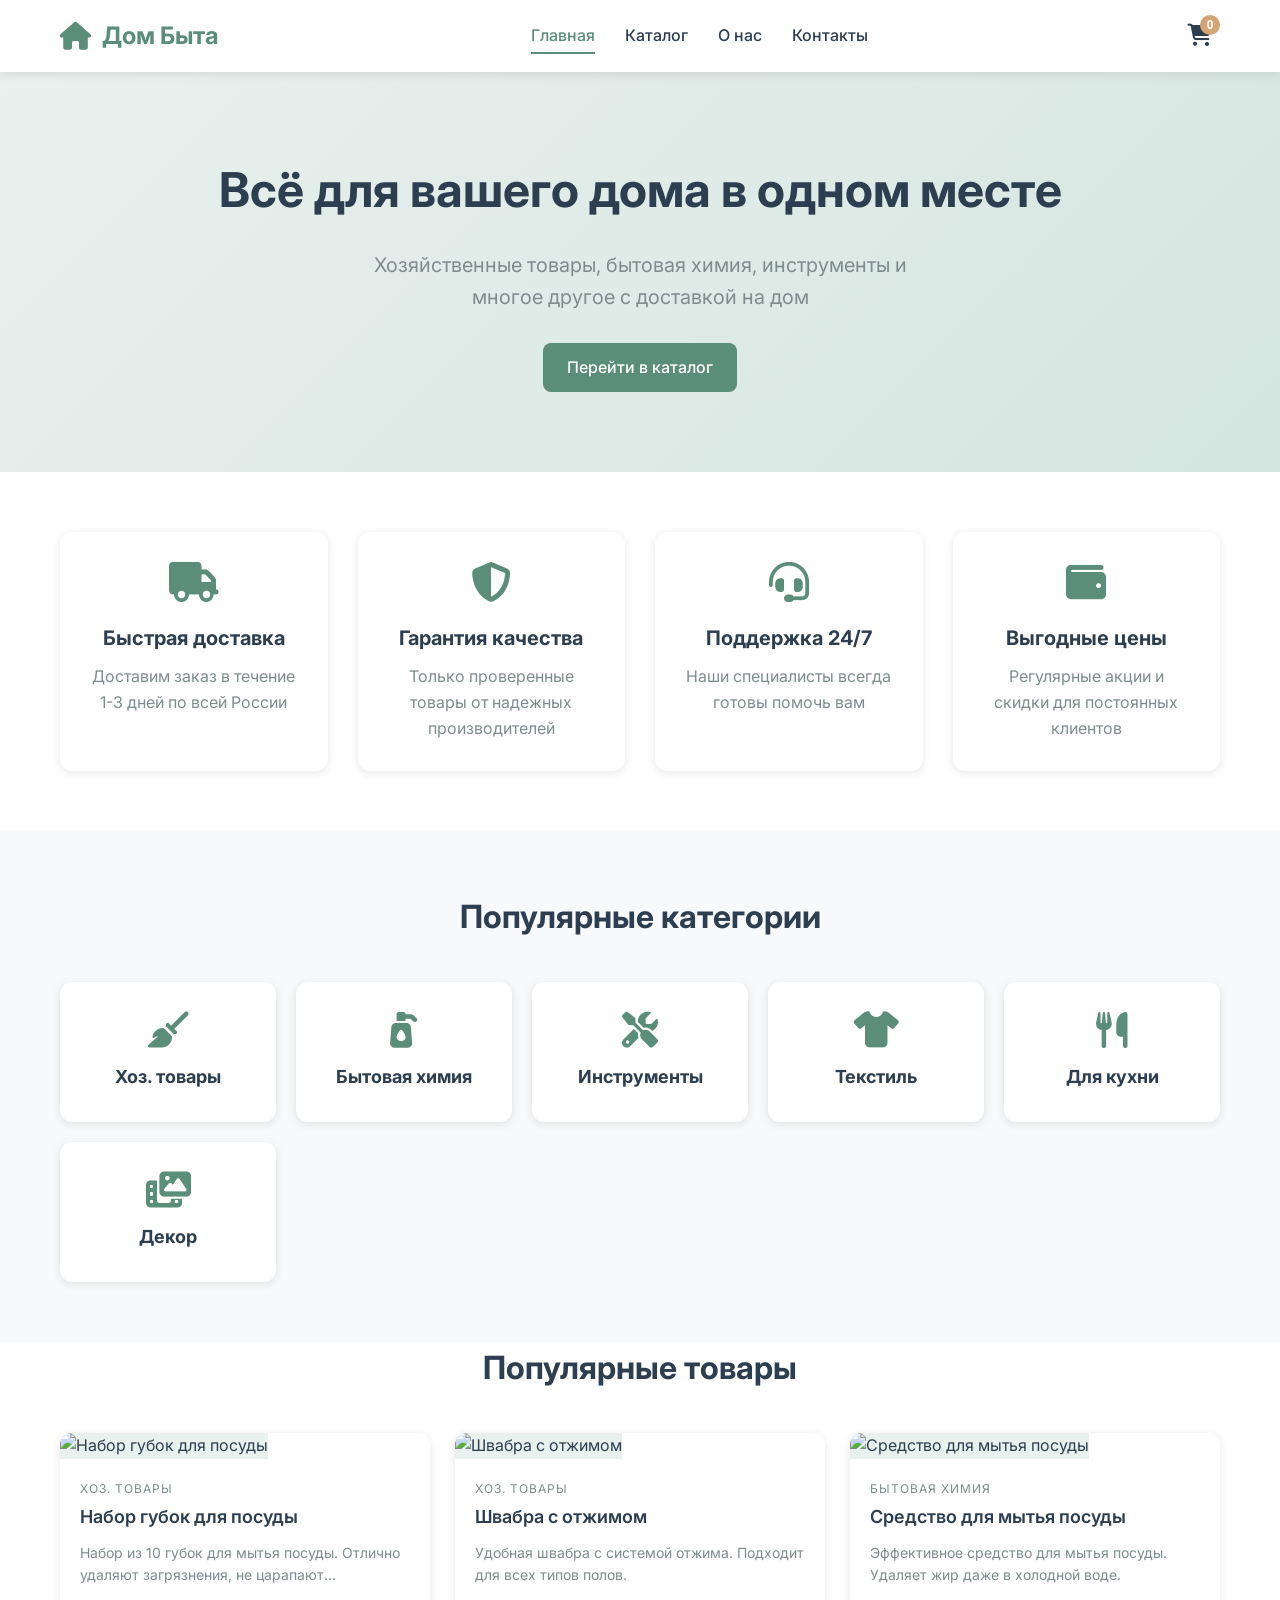
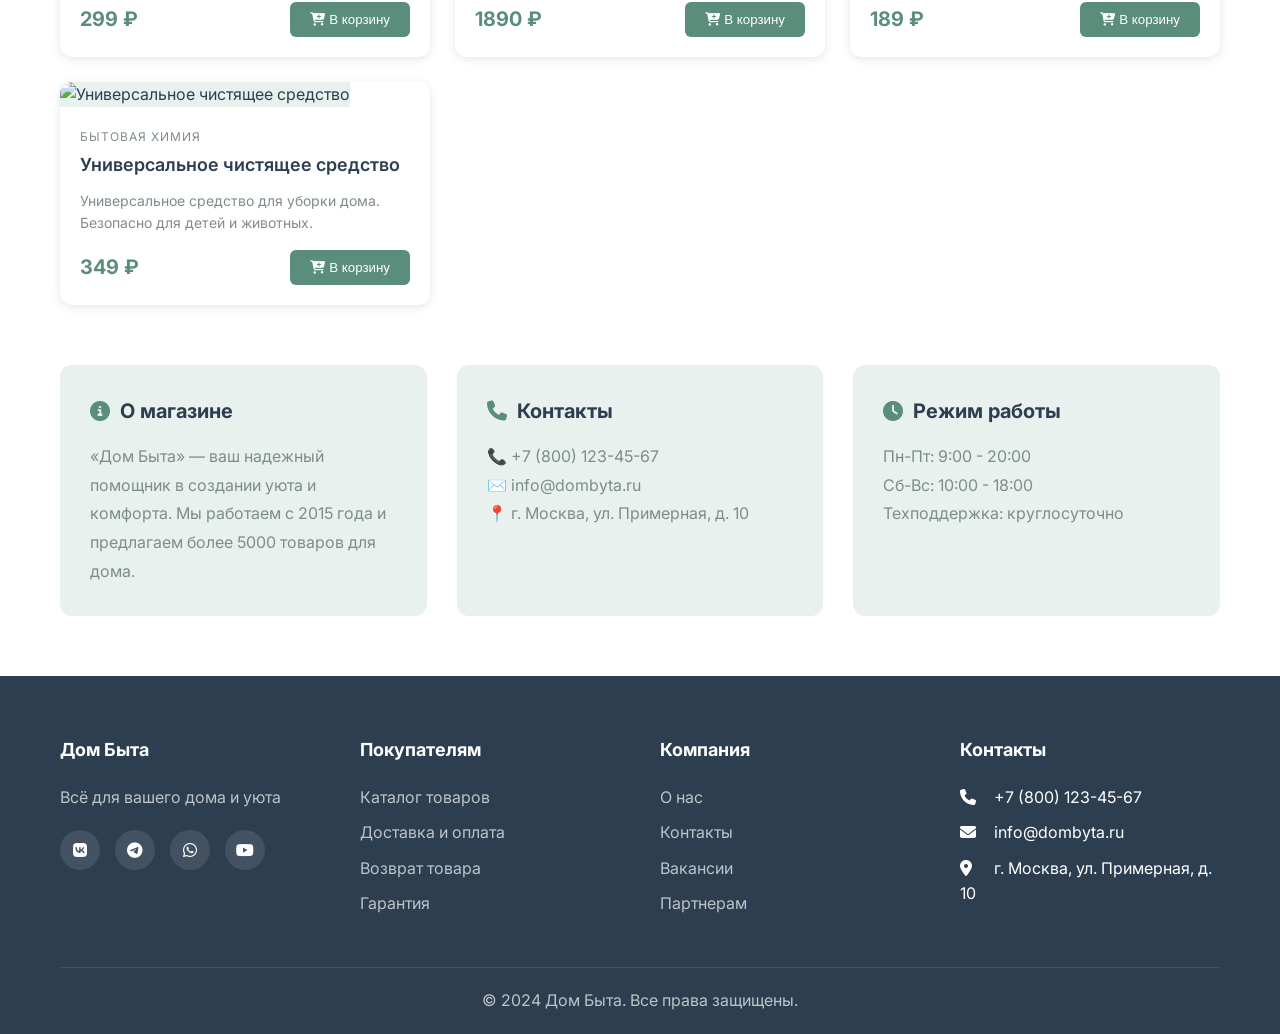
==== index.html @ bae3ebea "Title: Initial commit for "Дом Быта" e-commerce website Key features implemented: - Added complete e" ====
<!DOCTYPE html>
<html lang="ru">
<head>
    <meta charset="UTF-8">
    <meta name="viewport" content="width=device-width, initial-scale=1.0">
    <title>Дом Быта - Главная</title>
    <link rel="stylesheet" href="css/style.css">
    <link rel="preconnect" href="https://fonts.googleapis.com">
    <link rel="preconnect" href="https://fonts.gstatic.com" crossorigin>
    <link href="https://fonts.googleapis.com/css2?family=Inter:wght@300;400;500;600;700&display=swap" rel="stylesheet">
    <link rel="stylesheet" href="https://cdnjs.cloudflare.com/ajax/libs/font-awesome/6.4.0/css/all.min.css">
</head>
<body>
    <header class="header">
        <div class="container header-container">
            <a href="index.html" class="logo">
                <i class="fas fa-home"></i>
                <span>Дом Быта</span>
            </a>
            <nav class="nav">
                <a href="index.html" class="nav-link active">Главная</a>
                <a href="catalog.html" class="nav-link">Каталог</a>
                <a href="about.html" class="nav-link">О нас</a>
                <a href="contacts.html" class="nav-link">Контакты</a>
            </nav>
            <div class="header-actions">
                <button class="cart-btn" id="cartBtn">
                    <i class="fas fa-shopping-cart"></i>
                    <span class="cart-count" id="cartCount">0</span>
                </button>
                <button class="mobile-menu-btn" id="mobileMenuBtn">
                    <i class="fas fa-bars"></i>
                </button>
            </div>
        </div>
    </header>

    <main>
        <section class="hero">
            <div class="container hero-content">
                <h1>Всё для вашего дома в одном месте</h1>
                <p>Хозяйственные товары, бытовая химия, инструменты и многое другое с доставкой на дом</p>
                <a href="catalog.html" class="btn btn-primary">Перейти в каталог</a>
            </div>
        </section>

        <section class="features">
            <div class="container">
                <div class="features-grid">
                    <div class="feature-card">
                        <i class="fas fa-truck"></i>
                        <h3>Быстрая доставка</h3>
                        <p>Доставим заказ в течение 1-3 дней по всей России</p>
                    </div>
                    <div class="feature-card">
                        <i class="fas fa-shield-alt"></i>
                        <h3>Гарантия качества</h3>
                        <p>Только проверенные товары от надежных производителей</p>
                    </div>
                    <div class="feature-card">
                        <i class="fas fa-headset"></i>
                        <h3>Поддержка 24/7</h3>
                        <p>Наши специалисты всегда готовы помочь вам</p>
                    </div>
                    <div class="feature-card">
                        <i class="fas fa-wallet"></i>
                        <h3>Выгодные цены</h3>
                        <p>Регулярные акции и скидки для постоянных клиентов</p>
                    </div>
                </div>
            </div>
        </section>

        <section class="categories">
            <div class="container">
                <h2 class="section-title">Популярные категории</h2>
                <div class="categories-grid">
                    <a href="catalog.html?category=khoztovary" class="category-card">
                        <i class="fas fa-broom"></i>
                        <h3>Хоз. товары</h3>
                    </a>
                    <a href="catalog.html?category=himiya" class="category-card">
                        <i class="fas fa-pump-soap"></i>
                        <h3>Бытовая химия</h3>
                    </a>
                    <a href="catalog.html?category=instrumenty" class="category-card">
                        <i class="fas fa-tools"></i>
                        <h3>Инструменты</h3>
                    </a>
                    <a href="catalog.html?category=tekstil" class="category-card">
                        <i class="fas fa-tshirt"></i>
                        <h3>Текстиль</h3>
                    </a>
                    <a href="catalog.html?category=kuhnya" class="category-card">
                        <i class="fas fa-utensils"></i>
                        <h3>Для кухни</h3>
                    </a>
                    <a href="catalog.html?category=dekor" class="category-card">
                        <i class="fas fa-photo-video"></i>
                        <h3>Декор</h3>
                    </a>
                </div>
            </div>
        </section>

        <section class="popular-products">
            <div class="container">
                <h2 class="section-title">Популярные товары</h2>
                <div class="products-grid" id="popularProducts">
                </div>
            </div>
        </section>

        <section class="info-section">
            <div class="container">
                <div class="info-grid">
                    <div class="info-card">
                        <h3><i class="fas fa-info-circle"></i> О магазине</h3>
                        <p>«Дом Быта» — ваш надежный помощник в создании уюта и комфорта. Мы работаем с 2015 года и предлагаем более 5000 товаров для дома.</p>
                    </div>
                    <div class="info-card">
                        <h3><i class="fas fa-phone"></i> Контакты</h3>
                        <p>📞 +7 (800) 123-45-67<br>✉️ info@dombyta.ru<br>📍 г. Москва, ул. Примерная, д. 10</p>
                    </div>
                    <div class="info-card">
                        <h3><i class="fas fa-clock"></i> Режим работы</h3>
                        <p>Пн-Пт: 9:00 - 20:00<br>Сб-Вс: 10:00 - 18:00<br>Техподдержка: круглосуточно</p>
                    </div>
                </div>
            </div>
        </section>
    </main>

    <footer class="footer">
        <div class="container">
            <div class="footer-grid">
                <div class="footer-column">
                    <h4>Дом Быта</h4>
                    <p>Всё для вашего дома и уюта</p>
                    <div class="social-links">
                        <a href="#"><i class="fab fa-vk"></i></a>
                        <a href="#"><i class="fab fa-telegram"></i></a>
                        <a href="#"><i class="fab fa-whatsapp"></i></a>
                        <a href="#"><i class="fab fa-youtube"></i></a>
                    </div>
                </div>
                <div class="footer-column">
                    <h4>Покупателям</h4>
                    <ul>
                        <li><a href="catalog.html">Каталог товаров</a></li>
                        <li><a href="#">Доставка и оплата</a></li>
                        <li><a href="#">Возврат товара</a></li>
                        <li><a href="#">Гарантия</a></li>
                    </ul>
                </div>
                <div class="footer-column">
                    <h4>Компания</h4>
                    <ul>
                        <li><a href="about.html">О нас</a></li>
                        <li><a href="contacts.html">Контакты</a></li>
                        <li><a href="#">Вакансии</a></li>
                        <li><a href="#">Партнерам</a></li>
                    </ul>
                </div>
                <div class="footer-column">
                    <h4>Контакты</h4>
                    <ul>
                        <li><i class="fas fa-phone"></i> +7 (800) 123-45-67</li>
                        <li><i class="fas fa-envelope"></i> info@dombyta.ru</li>
                        <li><i class="fas fa-map-marker-alt"></i> г. Москва, ул. Примерная, д. 10</li>
                    </ul>
                </div>
            </div>
            <div class="footer-bottom">
                <p>&copy; 2024 Дом Быта. Все права защищены.</p>
            </div>
        </div>
    </footer>

    <div class="cart-modal" id="cartModal">
        <div class="cart-overlay"></div>
        <div class="cart-content">
            <div class="cart-header">
                <h2>Корзина</h2>
                <button class="close-cart" id="closeCart">&times;</button>
            </div>
            <div class="cart-items" id="cartItems">
            </div>
            <div class="cart-footer">
                <div class="cart-total">
                    <span>Итого:</span>
                    <span id="cartTotal">0 ₽</span>
                </div>
                <button class="btn btn-primary btn-block" id="checkoutBtn">Оформить заказ</button>
            </div>
        </div>
    </div>

    <script src="js/data.js"></script>
    <script src="js/main.js"></script>
</body>
</html>
---- css/style.css ----
/* Основные стили */
:root {
    --primary-color: #5B8D7B;
    --primary-dark: #4A7C69;
    --secondary-color: #E8F1EE;
    --accent-color: #D4A574;
    --text-color: #2C3E50;
    --text-light: #7F8C8D;
    --white: #FFFFFF;
    --bg-light: #F8F9FA;
    --border-color: #E0E0E0;
    --success-color: #27AE60;
    --shadow: 0 2px 10px rgba(0, 0, 0, 0.1);
    --shadow-hover: 0 4px 20px rgba(0, 0, 0, 0.15);
}

* {
    margin: 0;
    padding: 0;
    box-sizing: border-box;
}

body {
    font-family: 'Inter', -apple-system, BlinkMacSystemFont, 'Segoe UI', Roboto, sans-serif;
    color: var(--text-color);
    line-height: 1.6;
    background-color: var(--white);
}

.container {
    max-width: 1200px;
    margin: 0 auto;
    padding: 0 20px;
}

a {
    text-decoration: none;
    color: inherit;
    transition: color 0.3s ease;
}

ul {
    list-style: none;
}

img {
    max-width: 100%;
    height: auto;
}

/* Кнопки */
.btn {
    display: inline-block;
    padding: 12px 24px;
    border: none;
    border-radius: 8px;
    font-size: 16px;
    font-weight: 500;
    cursor: pointer;
    transition: all 0.3s ease;
    text-align: center;
}

.btn-primary {
    background-color: var(--primary-color);
    color: var(--white);
}

.btn-primary:hover {
    background-color: var(--primary-dark);
    transform: translateY(-2px);
}

.btn-secondary {
    background-color: var(--secondary-color);
    color: var(--text-color);
}

.btn-secondary:hover {
    background-color: #D5E5E0;
}

.btn-sm {
    padding: 8px 16px;
    font-size: 14px;
}

.btn-block {
    width: 100%;
    display: block;
}

/* Header */
.header {
    background-color: var(--white);
    box-shadow: var(--shadow);
    position: sticky;
    top: 0;
    z-index: 1000;
}

.header-container {
    display: flex;
    justify-content: space-between;
    align-items: center;
    padding: 15px 20px;
}

.logo {
    display: flex;
    align-items: center;
    gap: 10px;
    font-size: 24px;
    font-weight: 700;
    color: var(--primary-color);
}

.logo i {
    font-size: 28px;
}

.nav {
    display: flex;
    gap: 30px;
}

.nav-link {
    font-weight: 500;
    color: var(--text-color);
    position: relative;
}

.nav-link:hover,
.nav-link.active {
    color: var(--primary-color);
}

.nav-link.active::after {
    content: '';
    position: absolute;
    bottom: -5px;
    left: 0;
    width: 100%;
    height: 2px;
    background-color: var(--primary-color);
}

.header-actions {
    display: flex;
    align-items: center;
    gap: 15px;
}

.cart-btn {
    position: relative;
    background: none;
    border: none;
    font-size: 22px;
    color: var(--text-color);
    cursor: pointer;
    padding: 8px;
    transition: color 0.3s ease;
}

.cart-btn:hover {
    color: var(--primary-color);
}

.cart-count {
    position: absolute;
    top: 0;
    right: 0;
    background-color: var(--accent-color);
    color: var(--white);
    font-size: 12px;
    font-weight: 600;
    width: 20px;
    height: 20px;
    border-radius: 50%;
    display: flex;
    align-items: center;
    justify-content: center;
}

.mobile-menu-btn {
    display: none;
    background: none;
    border: none;
    font-size: 24px;
    color: var(--text-color);
    cursor: pointer;
}

/* Hero Section */
.hero {
    background: linear-gradient(135deg, var(--secondary-color) 0%, #D5E5E0 100%);
    padding: 80px 0;
    text-align: center;
}

.hero-content h1 {
    font-size: 48px;
    font-weight: 700;
    margin-bottom: 20px;
    color: var(--text-color);
}

.hero-content p {
    font-size: 20px;
    color: var(--text-light);
    margin-bottom: 30px;
    max-width: 600px;
    margin-left: auto;
    margin-right: auto;
}

/* Features Section */
.features {
    padding: 60px 0;
}

.features-grid {
    display: grid;
    grid-template-columns: repeat(auto-fit, minmax(250px, 1fr));
    gap: 30px;
}

.feature-card {
    text-align: center;
    padding: 30px;
    background-color: var(--white);
    border-radius: 12px;
    box-shadow: var(--shadow);
    transition: transform 0.3s ease, box-shadow 0.3s ease;
}

.feature-card:hover {
    transform: translateY(-5px);
    box-shadow: var(--shadow-hover);
}

.feature-card i {
    font-size: 40px;
    color: var(--primary-color);
    margin-bottom: 20px;
}

.feature-card h3 {
    font-size: 20px;
    margin-bottom: 10px;
}

.feature-card p {
    color: var(--text-light);
}

/* Categories Section */
.categories {
    padding: 60px 0;
    background-color: var(--bg-light);
}

.section-title {
    text-align: center;
    font-size: 32px;
    font-weight: 700;
    margin-bottom: 40px;
}

.categories-grid {
    display: grid;
    grid-template-columns: repeat(auto-fit, minmax(180px, 1fr));
    gap: 20px;
}

.category-card {
    display: flex;
    flex-direction: column;
    align-items: center;
    padding: 30px;
    background-color: var(--white);
    border-radius: 12px;
    box-shadow: var(--shadow);
    transition: all 0.3s ease;
}

.category-card:hover {
    transform: translateY(-5px);
    box-shadow: var(--shadow-hover);
}

.category-card i {
    font-size: 36px;
    color: var(--primary-color);
    margin-bottom: 15px;
}

.category-card h3 {
    font-size: 18px;
    text-align: center;
}

/* Products Grid */
.products-grid {
    display: grid;
    grid-template-columns: repeat(auto-fill, minmax(280px, 1fr));
    gap: 25px;
}

.product-card {
    background-color: var(--white);
    border-radius: 12px;
    overflow: hidden;
    box-shadow: var(--shadow);
    transition: all 0.3s ease;
}

.product-card:hover {
    transform: translateY(-5px);
    box-shadow: var(--shadow-hover);
}

.product-image {
    width: 100%;
    height: 220px;
    object-fit: cover;
    background-color: var(--secondary-color);
}

.product-info {
    padding: 20px;
}

.product-category {
    font-size: 12px;
    color: var(--text-light);
    text-transform: uppercase;
    letter-spacing: 1px;
    margin-bottom: 5px;
}

.product-title {
    font-size: 18px;
    font-weight: 600;
    margin-bottom: 10px;
}

.product-description {
    font-size: 14px;
    color: var(--text-light);
    margin-bottom: 15px;
    display: -webkit-box;
    -webkit-line-clamp: 2;
    -webkit-box-orient: vertical;
    overflow: hidden;
}

.product-footer {
    display: flex;
    justify-content: space-between;
    align-items: center;
}

.product-price {
    font-size: 20px;
    font-weight: 700;
    color: var(--primary-color);
}

.add-to-cart {
    background-color: var(--primary-color);
    color: var(--white);
    border: none;
    padding: 10px 20px;
    border-radius: 6px;
    cursor: pointer;
    transition: background-color 0.3s ease;
}

.add-to-cart:hover {
    background-color: var(--primary-dark);
}

/* Info Section */
.info-section {
    padding: 60px 0;
}

.info-grid {
    display: grid;
    grid-template-columns: repeat(auto-fit, minmax(300px, 1fr));
    gap: 30px;
}

.info-card {
    padding: 30px;
    background-color: var(--secondary-color);
    border-radius: 12px;
}

.info-card h3 {
    font-size: 20px;
    margin-bottom: 15px;
    display: flex;
    align-items: center;
    gap: 10px;
}

.info-card h3 i {
    color: var(--primary-color);
}

.info-card p {
    color: var(--text-light);
    line-height: 1.8;
}

/* Footer */
.footer {
    background-color: var(--text-color);
    color: var(--white);
    padding: 60px 0 20px;
}

.footer-grid {
    display: grid;
    grid-template-columns: repeat(auto-fit, minmax(200px, 1fr));
    gap: 40px;
    margin-bottom: 40px;
}

.footer-column h4 {
    font-size: 18px;
    margin-bottom: 20px;
}

.footer-column p {
    color: #BDC3C7;
    margin-bottom: 20px;
}

.footer-column ul li {
    margin-bottom: 10px;
}

.footer-column ul li a {
    color: #BDC3C7;
}

.footer-column ul li a:hover {
    color: var(--white);
}

.footer-column ul li i {
    margin-right: 10px;
    width: 20px;
}

.social-links {
    display: flex;
    gap: 15px;
}

.social-links a {
    width: 40px;
    height: 40px;
    border-radius: 50%;
    background-color: rgba(255, 255, 255, 0.1);
    display: flex;
    align-items: center;
    justify-content: center;
    transition: background-color 0.3s ease;
}

.social-links a:hover {
    background-color: var(--primary-color);
}

.footer-bottom {
    text-align: center;
    padding-top: 20px;
    border-top: 1px solid rgba(255, 255, 255, 0.1);
    color: #BDC3C7;
}

/* Cart Modal */
.cart-modal {
    display: none;
    position: fixed;
    top: 0;
    left: 0;
    width: 100%;
    height: 100%;
    z-index: 2000;
}

.cart-modal.active {
    display: flex;
    align-items: center;
    justify-content: flex-end;
}

.cart-overlay {
    position: absolute;
    top: 0;
    left: 0;
    width: 100%;
    height: 100%;
    background-color: rgba(0, 0, 0, 0.5);
}

.cart-content {
    position: relative;
    width: 100%;
    max-width: 450px;
    height: 100%;
    background-color: var(--white);
    box-shadow: -5px 0 20px rgba(0, 0, 0, 0.2);
    display: flex;
    flex-direction: column;
    animation: slideIn 0.3s ease;
}

@keyframes slideIn {
    from {
        transform: translateX(100%);
    }
    to {
        transform: translateX(0);
    }
}

.cart-header {
    display: flex;
    justify-content: space-between;
    align-items: center;
    padding: 20px;
    border-bottom: 1px solid var(--border-color);
}

.cart-header h2 {
    font-size: 24px;
}

.close-cart {
    background: none;
    border: none;
    font-size: 30px;
    cursor: pointer;
    color: var(--text-light);
}

.close-cart:hover {
    color: var(--text-color);
}

.cart-items {
    flex: 1;
    overflow-y: auto;
    padding: 20px;
}

.cart-item {
    display: flex;
    gap: 15px;
    padding: 15px 0;
    border-bottom: 1px solid var(--border-color);
}

.cart-item-image {
    width: 80px;
    height: 80px;
    object-fit: cover;
    border-radius: 8px;
}

.cart-item-info {
    flex: 1;
}

.cart-item-title {
    font-size: 16px;
    font-weight: 600;
    margin-bottom: 5px;
}

.cart-item-price {
    color: var(--primary-color);
    font-weight: 600;
}

.cart-item-controls {
    display: flex;
    align-items: center;
    gap: 10px;
    margin-top: 10px;
}

.quantity-btn {
    width: 30px;
    height: 30px;
    border: 1px solid var(--border-color);
    background-color: var(--white);
    border-radius: 4px;
    cursor: pointer;
    display: flex;
    align-items: center;
    justify-content: center;
}

.quantity-btn:hover {
    background-color: var(--secondary-color);
}

.cart-item-quantity {
    font-weight: 600;
}

.remove-item {
    background: none;
    border: none;
    color: #E74C3C;
    cursor: pointer;
    font-size: 18px;
}

.cart-footer {
    padding: 20px;
    border-top: 1px solid var(--border-color);
}

.cart-total {
    display: flex;
    justify-content: space-between;
    font-size: 20px;
    font-weight: 700;
    margin-bottom: 20px;
}

.empty-cart {
    text-align: center;
    padding: 40px 20px;
    color: var(--text-light);
}

.empty-cart i {
    font-size: 60px;
    margin-bottom: 20px;
    opacity: 0.5;
}

/* Page Header */
.page-header {
    background: linear-gradient(135deg, var(--secondary-color) 0%, #D5E5E0 100%);
    padding: 60px 0;
    text-align: center;
}

.page-header h1 {
    font-size: 40px;
    font-weight: 700;
    margin-bottom: 10px;
}

.page-header p {
    color: var(--text-light);
    font-size: 18px;
}

/* Catalog Layout */
.catalog-section {
    padding: 60px 0;
}

.catalog-layout {
    display: grid;
    grid-template-columns: 280px 1fr;
    gap: 40px;
}

.filters {
    background-color: var(--bg-light);
    padding: 25px;
    border-radius: 12px;
    height: fit-content;
}

.filter-group {
    margin-bottom: 30px;
}

.filter-group h3 {
    font-size: 18px;
    margin-bottom: 15px;
}

.filter-list li {
    margin-bottom: 10px;
}

.filter-link {
    display: flex;
    align-items: center;
    gap: 10px;
    padding: 10px;
    border-radius: 6px;
    transition: all 0.3s ease;
}

.filter-link:hover,
.filter-link.active {
    background-color: var(--white);
    color: var(--primary-color);
}

.filter-link i {
    width: 20px;
}

.price-range {
    display: flex;
    flex-direction: column;
    gap: 10px;
}

.price-range input {
    padding: 10px;
    border: 1px solid var(--border-color);
    border-radius: 6px;
    font-size: 14px;
}

.catalog-header {
    display: flex;
    justify-content: space-between;
    align-items: center;
    margin-bottom: 30px;
}

.sort-options {
    display: flex;
    align-items: center;
    gap: 10px;
}

.sort-options select {
    padding: 10px 15px;
    border: 1px solid var(--border-color);
    border-radius: 6px;
    font-size: 14px;
    cursor: pointer;
}

.view-options {
    display: flex;
    gap: 10px;
}

.view-btn {
    background: none;
    border: 1px solid var(--border-color);
    padding: 10px;
    border-radius: 6px;
    cursor: pointer;
    transition: all 0.3s ease;
}

.view-btn:hover,
.view-btn.active {
    background-color: var(--primary-color);
    color: var(--white);
    border-color: var(--primary-color);
}

/* About Page */
.about-section {
    padding: 60px 0;
}

.about-content {
    display: grid;
    grid-template-columns: 1fr 1fr;
    gap: 50px;
    align-items: start;
}

.about-text h2 {
    font-size: 28px;
    margin-bottom: 20px;
}

.about-text p {
    margin-bottom: 20px;
    color: var(--text-light);
}

.values-list {
    margin-top: 30px;
}

.values-list li {
    display: flex;
    align-items: center;
    gap: 10px;
    margin-bottom: 15px;
}

.values-list li i {
    color: var(--success-color);
    font-size: 20px;
}

.about-stats {
    display: grid;
    grid-template-columns: repeat(2, 1fr);
    gap: 20px;
}

.stat-card {
    background-color: var(--secondary-color);
    padding: 30px;
    border-radius: 12px;
    text-align: center;
}

.stat-card i {
    font-size: 36px;
    color: var(--primary-color);
    margin-bottom: 15px;
}

.stat-number {
    display: block;
    font-size: 32px;
    font-weight: 700;
    color: var(--primary-color);
    margin-bottom: 5px;
}

.stat-label {
    color: var(--text-light);
    font-size: 14px;
}

.team-section {
    padding: 60px 0;
    background-color: var(--bg-light);
}

.benefits-grid {
    display: grid;
    grid-template-columns: repeat(auto-fit, minmax(250px, 1fr));
    gap: 30px;
}

.benefit-card {
    background-color: var(--white);
    padding: 30px;
    border-radius: 12px;
    text-align: center;
    box-shadow: var(--shadow);
}

.benefit-card i {
    font-size: 40px;
    color: var(--primary-color);
    margin-bottom: 20px;
}

.benefit-card h3 {
    font-size: 20px;
    margin-bottom: 10px;
}

.benefit-card p {
    color: var(--text-light);
}

/* Contacts Page */
.contacts-section {
    padding: 60px 0;
}

.contacts-layout {
    display: grid;
    grid-template-columns: 1fr 1fr;
    gap: 50px;
}

.contact-info h2 {
    font-size: 28px;
    margin-bottom: 30px;
}

.contact-item {
    display: flex;
    gap: 20px;
    margin-bottom: 25px;
}

.contact-item i {
    font-size: 24px;
    color: var(--primary-color);
    width: 30px;
}

.contact-item h3 {
    font-size: 18px;
    margin-bottom: 5px;
}

.contact-item p {
    color: var(--text-color);
}

.contact-item span {
    color: var(--text-light);
    font-size: 14px;
}

.social-section {
    margin-top: 40px;
}

.social-section h3 {
    font-size: 20px;
    margin-bottom: 20px;
}

.social-links-large {
    display: flex;
    flex-wrap: wrap;
    gap: 15px;
}

.social-link {
    display: flex;
    align-items: center;
    gap: 10px;
    padding: 12px 20px;
    border-radius: 8px;
    color: var(--white);
    font-weight: 500;
    transition: transform 0.3s ease;
}

.social-link:hover {
    transform: translateY(-3px);
}

.social-link.vk {
    background-color: #4C75A3;
}

.social-link.telegram {
    background-color: #0088CC;
}

.social-link.whatsapp {
    background-color: #25D366;
}

.social-link.youtube {
    background-color: #FF0000;
}

.contact-form-wrapper {
    background-color: var(--bg-light);
    padding: 30px;
    border-radius: 12px;
}

.contact-form-wrapper h2 {
    font-size: 28px;
    margin-bottom: 25px;
}

.form-group {
    margin-bottom: 20px;
}

.form-group label {
    display: block;
    margin-bottom: 8px;
    font-weight: 500;
}

.form-group input,
.form-group select,
.form-group textarea {
    width: 100%;
    padding: 12px;
    border: 1px solid var(--border-color);
    border-radius: 8px;
    font-size: 14px;
    font-family: inherit;
}

.form-group input:focus,
.form-group select:focus,
.form-group textarea:focus {
    outline: none;
    border-color: var(--primary-color);
}

.map-section {
    padding: 60px 0;
    background-color: var(--bg-light);
}

.map-placeholder {
    background-color: var(--secondary-color);
    height: 400px;
    border-radius: 12px;
    display: flex;
    flex-direction: column;
    align-items: center;
    justify-content: center;
    color: var(--text-light);
}

.map-placeholder i {
    font-size: 60px;
    margin-bottom: 20px;
}

.map-placeholder p {
    font-size: 18px;
    margin-bottom: 10px;
}

.faq-section {
    padding: 60px 0;
}

.faq-grid {
    display: grid;
    grid-template-columns: repeat(auto-fit, minmax(280px, 1fr));
    gap: 25px;
}

.faq-item {
    background-color: var(--bg-light);
    padding: 25px;
    border-radius: 12px;
}

.faq-item h3 {
    font-size: 18px;
    margin-bottom: 15px;
    display: flex;
    align-items: center;
    gap: 10px;
}

.faq-item h3 i {
    color: var(--primary-color);
}

.faq-item p {
    color: var(--text-light);
}

/* Responsive */
@media (max-width: 992px) {
    .catalog-layout {
        grid-template-columns: 1fr;
    }

    .filters {
        order: 2;
    }

    .about-content,
    .contacts-layout {
        grid-template-columns: 1fr;
    }

    .hero-content h1 {
        font-size: 36px;
    }
}

@media (max-width: 768px) {
    .nav {
        display: none;
    }

    .mobile-menu-btn {
        display: block;
    }

    .header-container {
        padding: 15px;
    }

    .hero-content h1 {
        font-size: 28px;
    }

    .hero-content p {
        font-size: 16px;
    }

    .section-title {
        font-size: 26px;
    }

    .products-grid {
        grid-template-columns: repeat(auto-fill, minmax(240px, 1fr));
    }

    .footer-grid {
        grid-template-columns: 1fr;
        gap: 30px;
    }
}

@media (max-width: 576px) {
    .features-grid,
    .categories-grid {
        grid-template-columns: 1fr;
    }

    .about-stats {
        grid-template-columns: 1fr;
    }

    .benefits-grid,
    .faq-grid {
        grid-template-columns: 1fr;
    }

    .cart-content {
        max-width: 100%;
    }
}
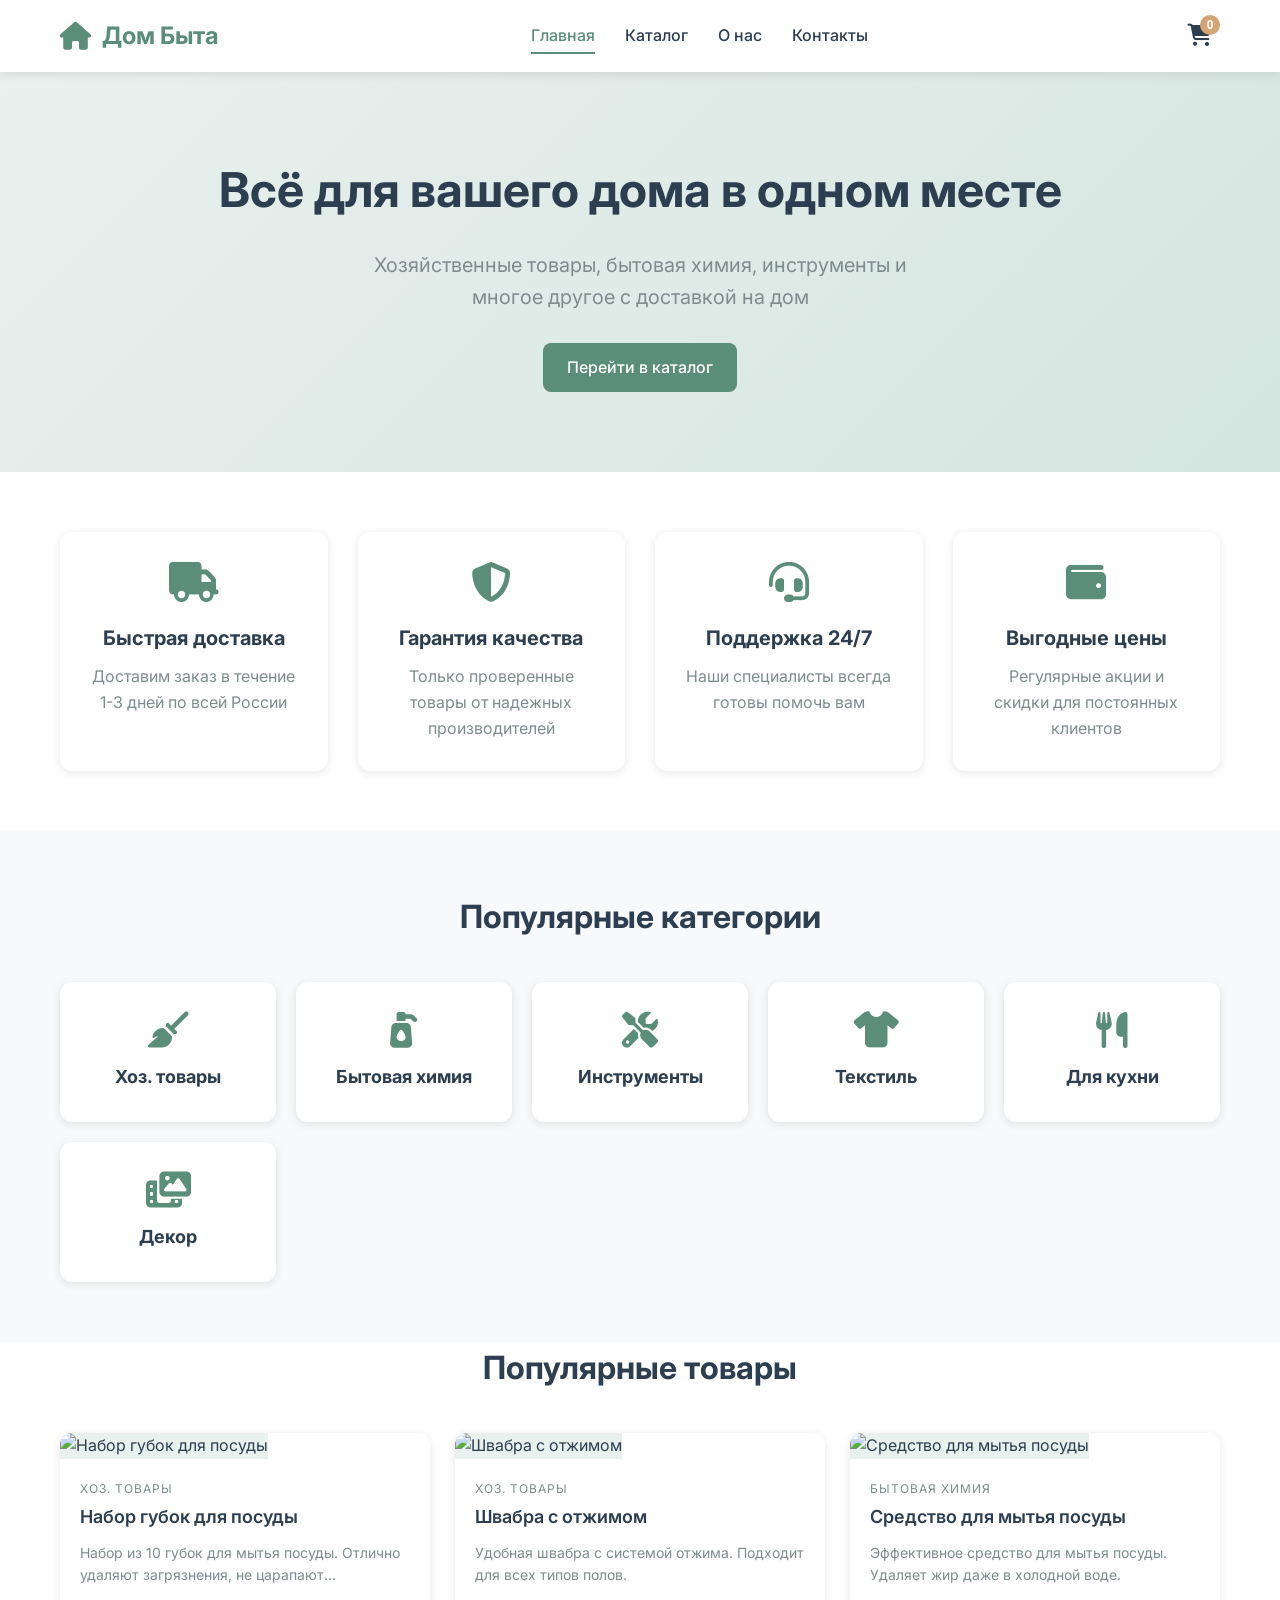
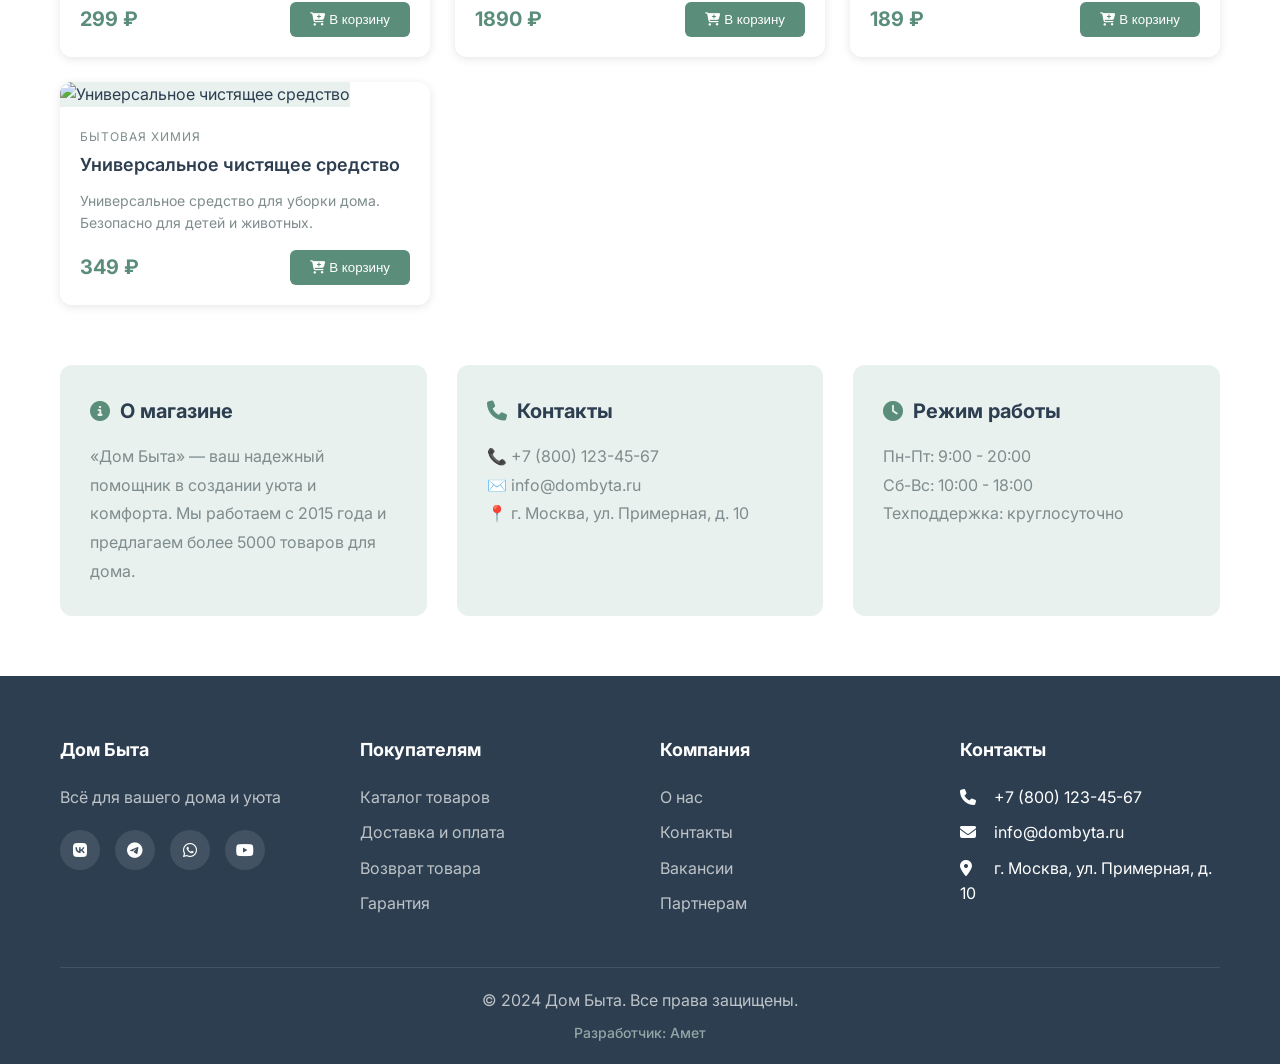
==== commit 13f45f7f: "update branch" ====
--- a/index.html
+++ b/index.html
@@ -173,6 +173,7 @@
             </div>
             <div class="footer-bottom">
                 <p>&copy; 2024 Дом Быта. Все права защищены.</p>
+                <p class="author-credit">Разработчик: Амет</p>
             </div>
         </div>
     </footer>
--- a/css/style.css
+++ b/css/style.css
@@ -483,6 +483,13 @@
     color: #BDC3C7;
 }
 
+.author-credit {
+    margin-top: 8px;
+    font-size: 14px;
+    color: #95A5A6;
+    font-weight: 500;
+}
+
 /* Cart Modal */
 .cart-modal {
     display: none;
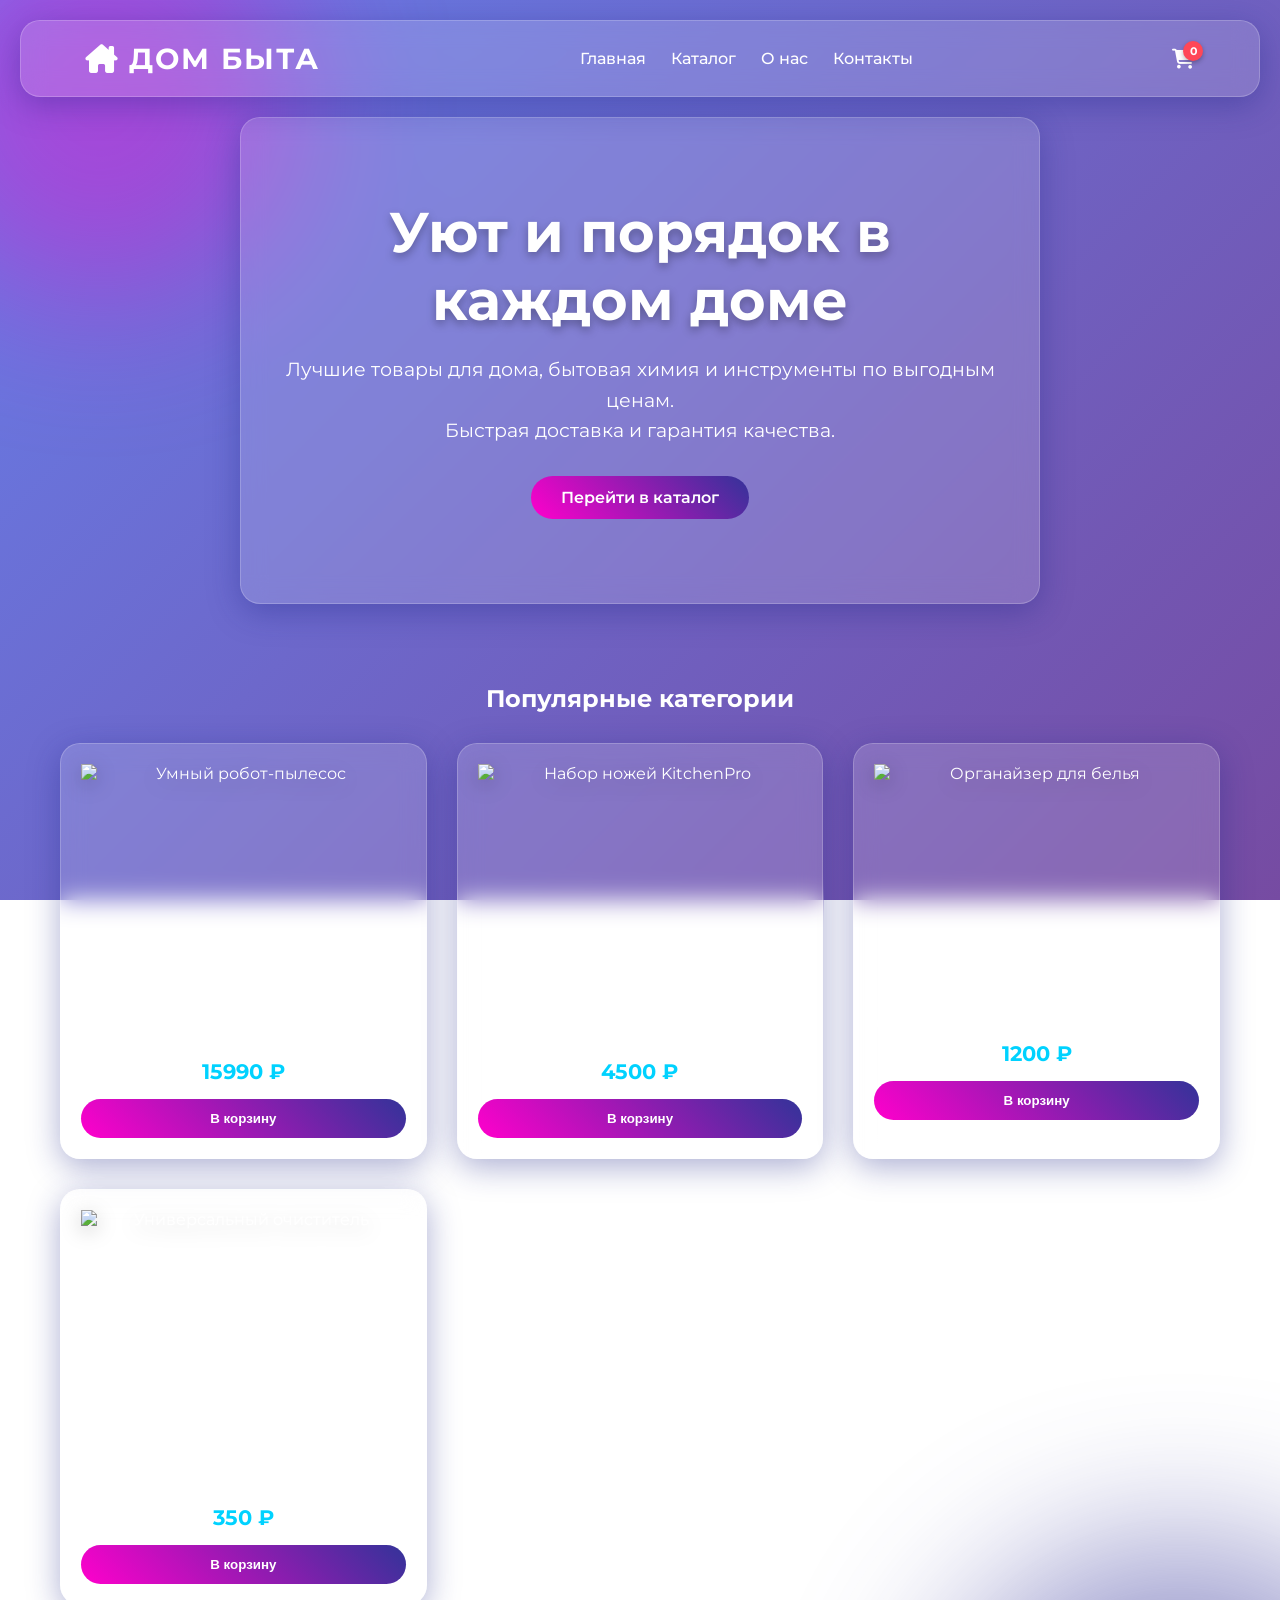
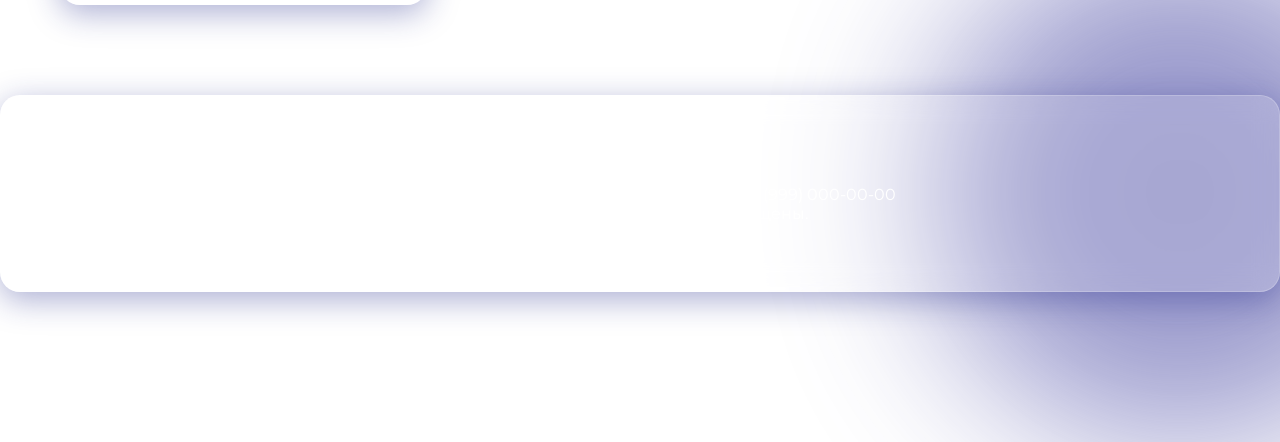
==== commit 6e17551a: "Update index.html" ====
--- a/index.html
+++ b/index.html
@@ -3,201 +3,107 @@
 <head>
     <meta charset="UTF-8">
     <meta name="viewport" content="width=device-width, initial-scale=1.0">
-    <title>Дом Быта - Главная</title>
+    <title>Дом Быта | Современный магазин</title>
+    <!-- Иконка сайта (favicon) -->
+    <link rel="icon" href="data:image/svg+xml,<svg xmlns=%22http://www.w3.org/2000/svg%22 viewBox=%220 0 100 100%22><text y=%22.9em%22 font-size=%2290%22>🏠</text></svg>">
     <link rel="stylesheet" href="css/style.css">
-    <link rel="preconnect" href="https://fonts.googleapis.com">
-    <link rel="preconnect" href="https://fonts.gstatic.com" crossorigin>
-    <link href="https://fonts.googleapis.com/css2?family=Inter:wght@300;400;500;600;700&display=swap" rel="stylesheet">
+    <!-- Подключаем иконки FontAwesome для красоты -->
     <link rel="stylesheet" href="https://cdnjs.cloudflare.com/ajax/libs/font-awesome/6.4.0/css/all.min.css">
 </head>
 <body>
-    <header class="header">
-        <div class="container header-container">
-            <a href="index.html" class="logo">
-                <i class="fas fa-home"></i>
-                <span>Дом Быта</span>
-            </a>
-            <nav class="nav">
-                <a href="index.html" class="nav-link active">Главная</a>
-                <a href="catalog.html" class="nav-link">Каталог</a>
-                <a href="about.html" class="nav-link">О нас</a>
-                <a href="contacts.html" class="nav-link">Контакты</a>
-            </nav>
-            <div class="header-actions">
-                <button class="cart-btn" id="cartBtn">
-                    <i class="fas fa-shopping-cart"></i>
-                    <span class="cart-count" id="cartCount">0</span>
-                </button>
-                <button class="mobile-menu-btn" id="mobileMenuBtn">
-                    <i class="fas fa-bars"></i>
-                </button>
-            </div>
+
+    <header class="glass-panel">
+        <div class="logo">
+            <i class="fa-solid fa-house-chimney"></i> Дом Быта
+        </div>
+        <nav>
+            <ul>
+                <li><a href="index.html">Главная</a></li>
+                <li><a href="catalog.html">Каталог</a></li>
+                <li><a href="about.html">О нас</a></li>
+                <li><a href="contacts.html">Контакты</a></li>
+            </ul>
+        </nav>
+        <div class="cart-icon-wrapper">
+            <i class="fa-solid fa-cart-shopping fa-lg"></i>
+            <span class="cart-count">0</span>
         </div>
     </header>
 
-    <main>
-        <section class="hero">
-            <div class="container hero-content">
-                <h1>Всё для вашего дома в одном месте</h1>
-                <p>Хозяйственные товары, бытовая химия, инструменты и многое другое с доставкой на дом</p>
-                <a href="catalog.html" class="btn btn-primary">Перейти в каталог</a>
-            </div>
-        </section>
+    <section class="hero glass-panel">
+        <h1>Уют и порядок в каждом доме</h1>
+        <p>Лучшие товары для дома, бытовая химия и инструменты по выгодным ценам. <br>Быстрая доставка и гарантия качества.</p>
+        <a href="catalog.html" class="add-to-cart-btn" style="display:inline-block; width:auto; text-decoration:none;">Перейти в каталог</a>
+    </section>
 
-        <section class="features">
-            <div class="container">
-                <div class="features-grid">
-                    <div class="feature-card">
-                        <i class="fas fa-truck"></i>
-                        <h3>Быстрая доставка</h3>
-                        <p>Доставим заказ в течение 1-3 дней по всей России</p>
-                    </div>
-                    <div class="feature-card">
-                        <i class="fas fa-shield-alt"></i>
-                        <h3>Гарантия качества</h3>
-                        <p>Только проверенные товары от надежных производителей</p>
-                    </div>
-                    <div class="feature-card">
-                        <i class="fas fa-headset"></i>
-                        <h3>Поддержка 24/7</h3>
-                        <p>Наши специалисты всегда готовы помочь вам</p>
-                    </div>
-                    <div class="feature-card">
-                        <i class="fas fa-wallet"></i>
-                        <h3>Выгодные цены</h3>
-                        <p>Регулярные акции и скидки для постоянных клиентов</p>
-                    </div>
-                </div>
-            </div>
-        </section>
+    <div class="container">
+        <h2 style="text-align:center; margin-bottom:30px;">Популярные категории</h2>
+        <div class="products-grid" id="featured-products">
+            <!-- Товары загружаются через JS -->
+        </div>
+    </div>
 
-        <section class="categories">
-            <div class="container">
-                <h2 class="section-title">Популярные категории</h2>
-                <div class="categories-grid">
-                    <a href="catalog.html?category=khoztovary" class="category-card">
-                        <i class="fas fa-broom"></i>
-                        <h3>Хоз. товары</h3>
-                    </a>
-                    <a href="catalog.html?category=himiya" class="category-card">
-                        <i class="fas fa-pump-soap"></i>
-                        <h3>Бытовая химия</h3>
-                    </a>
-                    <a href="catalog.html?category=instrumenty" class="category-card">
-                        <i class="fas fa-tools"></i>
-                        <h3>Инструменты</h3>
-                    </a>
-                    <a href="catalog.html?category=tekstil" class="category-card">
-                        <i class="fas fa-tshirt"></i>
-                        <h3>Текстиль</h3>
-                    </a>
-                    <a href="catalog.html?category=kuhnya" class="category-card">
-                        <i class="fas fa-utensils"></i>
-                        <h3>Для кухни</h3>
-                    </a>
-                    <a href="catalog.html?category=dekor" class="category-card">
-                        <i class="fas fa-photo-video"></i>
-                        <h3>Декор</h3>
-                    </a>
-                </div>
-            </div>
-        </section>
-
-        <section class="popular-products">
-            <div class="container">
-                <h2 class="section-title">Популярные товары</h2>
-                <div class="products-grid" id="popularProducts">
-                </div>
-            </div>
-        </section>
-
-        <section class="info-section">
-            <div class="container">
-                <div class="info-grid">
-                    <div class="info-card">
-                        <h3><i class="fas fa-info-circle"></i> О магазине</h3>
-                        <p>«Дом Быта» — ваш надежный помощник в создании уюта и комфорта. Мы работаем с 2015 года и предлагаем более 5000 товаров для дома.</p>
-                    </div>
-                    <div class="info-card">
-                        <h3><i class="fas fa-phone"></i> Контакты</h3>
-                        <p>📞 +7 (800) 123-45-67<br>✉️ info@dombyta.ru<br>📍 г. Москва, ул. Примерная, д. 10</p>
-                    </div>
-                    <div class="info-card">
-                        <h3><i class="fas fa-clock"></i> Режим работы</h3>
-                        <p>Пн-Пт: 9:00 - 20:00<br>Сб-Вс: 10:00 - 18:00<br>Техподдержка: круглосуточно</p>
-                    </div>
-                </div>
-            </div>
-        </section>
-    </main>
-
-    <footer class="footer">
-        <div class="container">
-            <div class="footer-grid">
-                <div class="footer-column">
-                    <h4>Дом Быта</h4>
-                    <p>Всё для вашего дома и уюта</p>
-                    <div class="social-links">
-                        <a href="#"><i class="fab fa-vk"></i></a>
-                        <a href="#"><i class="fab fa-telegram"></i></a>
-                        <a href="#"><i class="fab fa-whatsapp"></i></a>
-                        <a href="#"><i class="fab fa-youtube"></i></a>
-                    </div>
-                </div>
-                <div class="footer-column">
-                    <h4>Покупателям</h4>
-                    <ul>
-                        <li><a href="catalog.html">Каталог товаров</a></li>
-                        <li><a href="#">Доставка и оплата</a></li>
-                        <li><a href="#">Возврат товара</a></li>
-                        <li><a href="#">Гарантия</a></li>
-                    </ul>
-                </div>
-                <div class="footer-column">
-                    <h4>Компания</h4>
-                    <ul>
-                        <li><a href="about.html">О нас</a></li>
-                        <li><a href="contacts.html">Контакты</a></li>
-                        <li><a href="#">Вакансии</a></li>
-                        <li><a href="#">Партнерам</a></li>
-                    </ul>
-                </div>
-                <div class="footer-column">
-                    <h4>Контакты</h4>
-                    <ul>
-                        <li><i class="fas fa-phone"></i> +7 (800) 123-45-67</li>
-                        <li><i class="fas fa-envelope"></i> info@dombyta.ru</li>
-                        <li><i class="fas fa-map-marker-alt"></i> г. Москва, ул. Примерная, д. 10</li>
-                    </ul>
-                </div>
-            </div>
-            <div class="footer-bottom">
-                <p>&copy; 2024 Дом Быта. Все права защищены.</p>
-                <p class="author-credit">Разработчик: Амет</p>
-            </div>
+    <footer class="glass-panel">
+        <div class="social-links" style="margin-bottom: 20px;">
+            <a href="#" style="color:white; margin:0 10px; font-size:1.5rem;"><i class="fa-brands fa-vk"></i></a>
+            <a href="#" style="color:white; margin:0 10px; font-size:1.5rem;"><i class="fa-brands fa-telegram"></i></a>
+            <a href="#" style="color:white; margin:0 10px; font-size:1.5rem;"><i class="fa-brands fa-whatsapp"></i></a>
         </div>
+        <p>Тех. поддержка: support@dombyta.ru | Тел: +7 (999) 000-00-00</p>
+        <p>&copy; 2024 Дом Быта. Все права защищены.</p>
+        <p class="author-name">Разработчик: Амет</p>
     </footer>
 
-    <div class="cart-modal" id="cartModal">
-        <div class="cart-overlay"></div>
-        <div class="cart-content">
-            <div class="cart-header">
-                <h2>Корзина</h2>
-                <button class="close-cart" id="closeCart">&times;</button>
+    <!-- Модальное окно корзины -->
+    <div id="cartModal" class="modal">
+        <div class="modal-content glass-panel">
+            <span class="close-modal">&times;</span>
+            <h2>Ваша корзина</h2>
+            
+            <div class="cart-items">
+                <!-- Товары корзины -->
             </div>
-            <div class="cart-items" id="cartItems">
+
+            <div class="promo-section">
+                <label>Есть промокод?</label>
+                <div class="promo-input-group">
+                    <input type="text" id="promoCode" placeholder="Введите код (например: SALE2024)">
+                    <button id="applyPromo" class="apply-promo-btn">OK</button>
+                </div>
+                <p id="promoMessage" style="font-size:0.9rem; margin-top:5px; height:1.2em;"></p>
             </div>
-            <div class="cart-footer">
-                <div class="cart-total">
-                    <span>Итого:</span>
-                    <span id="cartTotal">0 ₽</span>
-                </div>
-                <button class="btn btn-primary btn-block" id="checkoutBtn">Оформить заказ</button>
+
+            <div class="payment-methods">
+                <div class="payment-badge"><i class="fa-solid fa-qrcode"></i> СБП</div>
+                <div class="payment-badge"><i class="fa-brands fa-yandex"></i> Yandex Pay</div>
+                <div class="payment-badge"><i class="fa-regular fa-credit-card"></i> Карты РФ</div>
             </div>
+
+            <div class="total-price" id="totalPrice">Итого: 0 ₽</div>
+            <button class="checkout-btn">Оформить заказ</button>
         </div>
     </div>
 
     <script src="js/data.js"></script>
     <script src="js/main.js"></script>
+    <script>
+        // Отображение нескольких товаров на главной
+        const featuredContainer = document.getElementById('featured-products');
+        if(featuredContainer) {
+            const featured = products.slice(0, 4); // Первые 4 товара
+            featured.forEach(product => {
+                const card = document.createElement('div');
+                card.className = 'product-card glass-panel';
+                card.innerHTML = `
+                    <img src="${product.image}" alt="${product.title}">
+                    <h3 class="product-title">${product.title}</h3>
+                    <p style="font-size:0.9rem; margin-bottom:10px; opacity:0.8;">${product.description}</p>
+                    <div class="product-price">${product.price} ₽</div>
+                    <button class="add-to-cart-btn" onclick="addToCart(${product.id})">В корзину</button>
+                `;
+                featuredContainer.appendChild(card);
+            });
+        }
+    </script>
 </body>
 </html>
--- a/css/style.css
+++ b/css/style.css
@@ -1,1144 +1,483 @@
-/* Основные стили */
+@import url('https://fonts.googleapis.com/css2?family=Montserrat:wght@300;400;600;700&display=swap');
+
 :root {
-    --primary-color: #5B8D7B;
-    --primary-dark: #4A7C69;
-    --secondary-color: #E8F1EE;
-    --accent-color: #D4A574;
-    --text-color: #2C3E50;
-    --text-light: #7F8C8D;
-    --white: #FFFFFF;
-    --bg-light: #F8F9FA;
-    --border-color: #E0E0E0;
-    --success-color: #27AE60;
-    --shadow: 0 2px 10px rgba(0, 0, 0, 0.1);
-    --shadow-hover: 0 4px 20px rgba(0, 0, 0, 0.15);
+    --primary-gradient: linear-gradient(135deg, #667eea 0%, #764ba2 100%);
+    --glass-bg: rgba(255, 255, 255, 0.15);
+    --glass-border: rgba(255, 255, 255, 0.2);
+    --glass-shadow: 0 8px 32px 0 rgba(31, 38, 135, 0.37);
+    --text-color: #ffffff;
+    --accent-color: #00d2ff;
+    --card-hover-transform: translateY(-10px);
 }
 
 * {
+    box-sizing: border-box;
     margin: 0;
     padding: 0;
-    box-sizing: border-box;
 }
 
 body {
-    font-family: 'Inter', -apple-system, BlinkMacSystemFont, 'Segoe UI', Roboto, sans-serif;
+    font-family: 'Montserrat', sans-serif;
+    background: var(--primary-gradient);
+    background-attachment: fixed; /* Фон не двигается при скролле */
     color: var(--text-color);
+    min-height: 100vh;
+    overflow-x: hidden;
+    position: relative;
+}
+
+/* Декоративные круги на фоне для усиления эффекта стекла */
+body::before, body::after {
+    content: '';
+    position: absolute;
+    border-radius: 50%;
+    z-index: -1;
+    filter: blur(80px);
+}
+
+body::before {
+    width: 400px;
+    height: 400px;
+    background: #ff00cc;
+    top: -100px;
+    left: -100px;
+    opacity: 0.4;
+}
+
+body::after {
+    width: 500px;
+    height: 500px;
+    background: #333399;
+    bottom: -150px;
+    right: -150px;
+    opacity: 0.5;
+}
+
+/* Glassmorphism Classes */
+.glass-panel {
+    background: var(--glass-bg);
+    backdrop-filter: blur(12px);
+    -webkit-backdrop-filter: blur(12px);
+    border: 1px solid var(--glass-border);
+    border-radius: 20px;
+    box-shadow: var(--glass-shadow);
+}
+
+header {
+    padding: 20px 5%;
+    display: flex;
+    justify-content: space-between;
+    align-items: center;
+    position: sticky;
+    top: 20px;
+    z-index: 1000;
+    margin: 0 20px;
+    border-radius: 20px;
+}
+
+.logo {
+    font-size: 1.8rem;
+    font-weight: 700;
+    text-transform: uppercase;
+    letter-spacing: 2px;
+    display: flex;
+    align-items: center;
+    gap: 10px;
+}
+
+.logo img {
+    width: 40px;
+    height: 40px;
+    filter: drop-shadow(0 0 5px rgba(255,255,255,0.5));
+}
+
+nav ul {
+    display: flex;
+    list-style: none;
+    gap: 25px;
+}
+
+nav a {
+    color: var(--text-color);
+    text-decoration: none;
+    font-weight: 500;
+    transition: color 0.3s;
+    position: relative;
+}
+
+nav a::after {
+    content: '';
+    position: absolute;
+    width: 0;
+    height: 2px;
+    bottom: -5px;
+    left: 0;
+    background-color: var(--accent-color);
+    transition: width 0.3s;
+}
+
+nav a:hover::after {
+    width: 100%;
+}
+
+.cart-icon-wrapper {
+    position: relative;
+    cursor: pointer;
+    transition: transform 0.2s;
+}
+
+.cart-icon-wrapper:hover {
+    transform: scale(1.1);
+}
+
+.cart-count {
+    position: absolute;
+    top: -8px;
+    right: -8px;
+    background: #ff4757;
+    color: white;
+    border-radius: 50%;
+    width: 20px;
+    height: 20px;
+    font-size: 0.7rem;
+    display: flex;
+    align-items: center;
+    justify-content: center;
+    font-weight: bold;
+    box-shadow: 0 2px 5px rgba(0,0,0,0.3);
+}
+
+/* Hero Section */
+.hero {
+    text-align: center;
+    padding: 80px 20px;
+    max-width: 800px;
+    margin: 40px auto;
+}
+
+.hero h1 {
+    font-size: 3.5rem;
+    margin-bottom: 20px;
+    text-shadow: 0 4px 10px rgba(0,0,0,0.3);
+    animation: fadeInDown 1s ease-out;
+}
+
+.hero p {
+    font-size: 1.2rem;
     line-height: 1.6;
-    background-color: var(--white);
-}
-
+    margin-bottom: 30px;
+    animation: fadeInUp 1s ease-out 0.3s backwards;
+}
+
+/* Catalog & Cards */
 .container {
     max-width: 1200px;
     margin: 0 auto;
-    padding: 0 20px;
-}
-
-a {
-    text-decoration: none;
-    color: inherit;
-    transition: color 0.3s ease;
-}
-
-ul {
-    list-style: none;
-}
-
-img {
-    max-width: 100%;
-    height: auto;
-}
-
-/* Кнопки */
-.btn {
-    display: inline-block;
-    padding: 12px 24px;
-    border: none;
-    border-radius: 8px;
-    font-size: 16px;
-    font-weight: 500;
-    cursor: pointer;
-    transition: all 0.3s ease;
-    text-align: center;
-}
-
-.btn-primary {
-    background-color: var(--primary-color);
-    color: var(--white);
-}
-
-.btn-primary:hover {
-    background-color: var(--primary-dark);
-    transform: translateY(-2px);
-}
-
-.btn-secondary {
-    background-color: var(--secondary-color);
-    color: var(--text-color);
-}
-
-.btn-secondary:hover {
-    background-color: #D5E5E0;
-}
-
-.btn-sm {
-    padding: 8px 16px;
-    font-size: 14px;
-}
-
-.btn-block {
-    width: 100%;
-    display: block;
-}
-
-/* Header */
-.header {
-    background-color: var(--white);
-    box-shadow: var(--shadow);
-    position: sticky;
-    top: 0;
-    z-index: 1000;
-}
-
-.header-container {
-    display: flex;
-    justify-content: space-between;
-    align-items: center;
-    padding: 15px 20px;
-}
-
-.logo {
-    display: flex;
-    align-items: center;
-    gap: 10px;
-    font-size: 24px;
-    font-weight: 700;
-    color: var(--primary-color);
-}
-
-.logo i {
-    font-size: 28px;
-}
-
-.nav {
-    display: flex;
-    gap: 30px;
-}
-
-.nav-link {
-    font-weight: 500;
-    color: var(--text-color);
-    position: relative;
-}
-
-.nav-link:hover,
-.nav-link.active {
-    color: var(--primary-color);
-}
-
-.nav-link.active::after {
-    content: '';
-    position: absolute;
-    bottom: -5px;
-    left: 0;
-    width: 100%;
-    height: 2px;
-    background-color: var(--primary-color);
-}
-
-.header-actions {
-    display: flex;
-    align-items: center;
+    padding: 40px 20px;
+}
+
+.filters {
+    display: flex;
+    justify-content: center;
     gap: 15px;
-}
-
-.cart-btn {
-    position: relative;
-    background: none;
-    border: none;
-    font-size: 22px;
-    color: var(--text-color);
-    cursor: pointer;
-    padding: 8px;
-    transition: color 0.3s ease;
-}
-
-.cart-btn:hover {
-    color: var(--primary-color);
-}
-
-.cart-count {
-    position: absolute;
-    top: 0;
-    right: 0;
-    background-color: var(--accent-color);
-    color: var(--white);
-    font-size: 12px;
-    font-weight: 600;
-    width: 20px;
-    height: 20px;
-    border-radius: 50%;
-    display: flex;
-    align-items: center;
-    justify-content: center;
-}
-
-.mobile-menu-btn {
-    display: none;
-    background: none;
-    border: none;
-    font-size: 24px;
-    color: var(--text-color);
-    cursor: pointer;
-}
-
-/* Hero Section */
-.hero {
-    background: linear-gradient(135deg, var(--secondary-color) 0%, #D5E5E0 100%);
-    padding: 80px 0;
-    text-align: center;
-}
-
-.hero-content h1 {
-    font-size: 48px;
-    font-weight: 700;
-    margin-bottom: 20px;
-    color: var(--text-color);
-}
-
-.hero-content p {
-    font-size: 20px;
-    color: var(--text-light);
-    margin-bottom: 30px;
-    max-width: 600px;
-    margin-left: auto;
-    margin-right: auto;
-}
-
-/* Features Section */
-.features {
-    padding: 60px 0;
-}
-
-.features-grid {
-    display: grid;
-    grid-template-columns: repeat(auto-fit, minmax(250px, 1fr));
-    gap: 30px;
-}
-
-.feature-card {
-    text-align: center;
-    padding: 30px;
-    background-color: var(--white);
-    border-radius: 12px;
-    box-shadow: var(--shadow);
-    transition: transform 0.3s ease, box-shadow 0.3s ease;
-}
-
-.feature-card:hover {
-    transform: translateY(-5px);
-    box-shadow: var(--shadow-hover);
-}
-
-.feature-card i {
-    font-size: 40px;
-    color: var(--primary-color);
-    margin-bottom: 20px;
-}
-
-.feature-card h3 {
-    font-size: 20px;
-    margin-bottom: 10px;
-}
-
-.feature-card p {
-    color: var(--text-light);
-}
-
-/* Categories Section */
-.categories {
-    padding: 60px 0;
-    background-color: var(--bg-light);
-}
-
-.section-title {
-    text-align: center;
-    font-size: 32px;
-    font-weight: 700;
     margin-bottom: 40px;
-}
-
-.categories-grid {
-    display: grid;
-    grid-template-columns: repeat(auto-fit, minmax(180px, 1fr));
-    gap: 20px;
-}
-
-.category-card {
-    display: flex;
-    flex-direction: column;
-    align-items: center;
-    padding: 30px;
-    background-color: var(--white);
-    border-radius: 12px;
-    box-shadow: var(--shadow);
-    transition: all 0.3s ease;
-}
-
-.category-card:hover {
-    transform: translateY(-5px);
-    box-shadow: var(--shadow-hover);
-}
-
-.category-card i {
-    font-size: 36px;
-    color: var(--primary-color);
-    margin-bottom: 15px;
-}
-
-.category-card h3 {
-    font-size: 18px;
-    text-align: center;
-}
-
-/* Products Grid */
+    flex-wrap: wrap;
+}
+
+.filter-btn {
+    padding: 10px 25px;
+    border: none;
+    background: rgba(255, 255, 255, 0.1);
+    color: white;
+    border-radius: 30px;
+    cursor: pointer;
+    transition: all 0.3s;
+    border: 1px solid rgba(255,255,255,0.2);
+}
+
+.filter-btn:hover, .filter-btn.active {
+    background: var(--accent-color);
+    color: #000;
+    transform: scale(1.05);
+    box-shadow: 0 0 15px var(--accent-color);
+}
+
 .products-grid {
     display: grid;
     grid-template-columns: repeat(auto-fill, minmax(280px, 1fr));
-    gap: 25px;
+    gap: 30px;
 }
 
 .product-card {
-    background-color: var(--white);
-    border-radius: 12px;
+    padding: 20px;
+    display: flex;
+    flex-direction: column;
+    align-items: center;
+    text-align: center;
+    transition: all 0.4s cubic-bezier(0.175, 0.885, 0.32, 1.275);
+    position: relative;
     overflow: hidden;
-    box-shadow: var(--shadow);
-    transition: all 0.3s ease;
 }
 
 .product-card:hover {
-    transform: translateY(-5px);
-    box-shadow: var(--shadow-hover);
-}
-
-.product-image {
-    width: 100%;
-    height: 220px;
-    object-fit: cover;
-    background-color: var(--secondary-color);
-}
-
-.product-info {
-    padding: 20px;
-}
-
-.product-category {
-    font-size: 12px;
-    color: var(--text-light);
-    text-transform: uppercase;
-    letter-spacing: 1px;
-    margin-bottom: 5px;
+    transform: var(--card-hover-transform);
+    box-shadow: 0 15px 40px rgba(0,0,0,0.4);
+    border-color: rgba(255,255,255,0.4);
+}
+
+.product-card img {
+    width: 100%;
+    height: 200px;
+    object-fit: contain;
+    margin-bottom: 15px;
+    filter: drop-shadow(0 5px 10px rgba(0,0,0,0.2));
+    transition: transform 0.3s;
+}
+
+.product-card:hover img {
+    transform: scale(1.05) rotate(2deg);
 }
 
 .product-title {
-    font-size: 18px;
+    font-size: 1.2rem;
+    margin-bottom: 10px;
     font-weight: 600;
-    margin-bottom: 10px;
-}
-
-.product-description {
-    font-size: 14px;
-    color: var(--text-light);
+}
+
+.product-price {
+    font-size: 1.3rem;
+    color: var(--accent-color);
+    font-weight: 700;
     margin-bottom: 15px;
-    display: -webkit-box;
-    -webkit-line-clamp: 2;
-    -webkit-box-orient: vertical;
+}
+
+.add-to-cart-btn {
+    padding: 12px 30px;
+    background: linear-gradient(45deg, #ff00cc, #333399);
+    border: none;
+    color: white;
+    border-radius: 25px;
+    cursor: pointer;
+    font-weight: 600;
+    transition: all 0.3s;
+    width: 100%;
+    position: relative;
     overflow: hidden;
 }
 
-.product-footer {
-    display: flex;
-    justify-content: space-between;
-    align-items: center;
-}
-
-.product-price {
-    font-size: 20px;
-    font-weight: 700;
-    color: var(--primary-color);
-}
-
-.add-to-cart {
-    background-color: var(--primary-color);
-    color: var(--white);
-    border: none;
-    padding: 10px 20px;
-    border-radius: 6px;
-    cursor: pointer;
-    transition: background-color 0.3s ease;
-}
-
-.add-to-cart:hover {
-    background-color: var(--primary-dark);
-}
-
-/* Info Section */
-.info-section {
-    padding: 60px 0;
-}
-
-.info-grid {
-    display: grid;
-    grid-template-columns: repeat(auto-fit, minmax(300px, 1fr));
-    gap: 30px;
-}
-
-.info-card {
-    padding: 30px;
-    background-color: var(--secondary-color);
-    border-radius: 12px;
-}
-
-.info-card h3 {
-    font-size: 20px;
-    margin-bottom: 15px;
-    display: flex;
-    align-items: center;
-    gap: 10px;
-}
-
-.info-card h3 i {
-    color: var(--primary-color);
-}
-
-.info-card p {
-    color: var(--text-light);
-    line-height: 1.8;
-}
-
-/* Footer */
-.footer {
-    background-color: var(--text-color);
-    color: var(--white);
-    padding: 60px 0 20px;
-}
-
-.footer-grid {
-    display: grid;
-    grid-template-columns: repeat(auto-fit, minmax(200px, 1fr));
-    gap: 40px;
-    margin-bottom: 40px;
-}
-
-.footer-column h4 {
-    font-size: 18px;
-    margin-bottom: 20px;
-}
-
-.footer-column p {
-    color: #BDC3C7;
-    margin-bottom: 20px;
-}
-
-.footer-column ul li {
-    margin-bottom: 10px;
-}
-
-.footer-column ul li a {
-    color: #BDC3C7;
-}
-
-.footer-column ul li a:hover {
-    color: var(--white);
-}
-
-.footer-column ul li i {
-    margin-right: 10px;
-    width: 20px;
-}
-
-.social-links {
-    display: flex;
-    gap: 15px;
-}
-
-.social-links a {
-    width: 40px;
-    height: 40px;
-    border-radius: 50%;
-    background-color: rgba(255, 255, 255, 0.1);
-    display: flex;
-    align-items: center;
-    justify-content: center;
-    transition: background-color 0.3s ease;
-}
-
-.social-links a:hover {
-    background-color: var(--primary-color);
-}
-
-.footer-bottom {
-    text-align: center;
-    padding-top: 20px;
-    border-top: 1px solid rgba(255, 255, 255, 0.1);
-    color: #BDC3C7;
-}
-
-.author-credit {
-    margin-top: 8px;
-    font-size: 14px;
-    color: #95A5A6;
-    font-weight: 500;
+.add-to-cart-btn::before {
+    content: '';
+    position: absolute;
+    top: 0;
+    left: -100%;
+    width: 100%;
+    height: 100%;
+    background: linear-gradient(90deg, transparent, rgba(255,255,255,0.4), transparent);
+    transition: 0.5s;
+}
+
+.add-to-cart-btn:hover::before {
+    left: 100%;
+}
+
+.add-to-cart-btn:hover {
+    transform: scale(1.05);
+    box-shadow: 0 5px 15px rgba(255, 0, 204, 0.4);
 }
 
 /* Cart Modal */
-.cart-modal {
+.modal {
     display: none;
     position: fixed;
     top: 0;
     left: 0;
     width: 100%;
     height: 100%;
+    background: rgba(0, 0, 0, 0.6);
+    backdrop-filter: blur(5px);
     z-index: 2000;
-}
-
-.cart-modal.active {
-    display: flex;
-    align-items: center;
-    justify-content: flex-end;
-}
-
-.cart-overlay {
+    justify-content: center;
+    align-items: center;
+    opacity: 0;
+    transition: opacity 0.3s;
+}
+
+.modal.active {
+    display: flex;
+    opacity: 1;
+}
+
+.modal-content {
+    width: 90%;
+    max-width: 500px;
+    padding: 30px;
+    position: relative;
+    transform: scale(0.8);
+    transition: transform 0.3s;
+    max-height: 80vh;
+    overflow-y: auto;
+}
+
+.modal.active .modal-content {
+    transform: scale(1);
+}
+
+.close-modal {
     position: absolute;
-    top: 0;
-    left: 0;
-    width: 100%;
-    height: 100%;
-    background-color: rgba(0, 0, 0, 0.5);
-}
-
-.cart-content {
-    position: relative;
-    width: 100%;
-    max-width: 450px;
-    height: 100%;
-    background-color: var(--white);
-    box-shadow: -5px 0 20px rgba(0, 0, 0, 0.2);
-    display: flex;
-    flex-direction: column;
-    animation: slideIn 0.3s ease;
-}
-
-@keyframes slideIn {
-    from {
-        transform: translateX(100%);
-    }
-    to {
-        transform: translateX(0);
-    }
-}
-
-.cart-header {
+    top: 15px;
+    right: 20px;
+    font-size: 1.5rem;
+    cursor: pointer;
+    color: white;
+}
+
+.cart-items {
+    margin: 20px 0;
+    max-height: 300px;
+    overflow-y: auto;
+}
+
+.cart-item {
     display: flex;
     justify-content: space-between;
     align-items: center;
-    padding: 20px;
-    border-bottom: 1px solid var(--border-color);
-}
-
-.cart-header h2 {
-    font-size: 24px;
-}
-
-.close-cart {
-    background: none;
-    border: none;
-    font-size: 30px;
-    cursor: pointer;
-    color: var(--text-light);
-}
-
-.close-cart:hover {
-    color: var(--text-color);
-}
-
-.cart-items {
-    flex: 1;
-    overflow-y: auto;
-    padding: 20px;
-}
-
-.cart-item {
-    display: flex;
-    gap: 15px;
-    padding: 15px 0;
-    border-bottom: 1px solid var(--border-color);
-}
-
-.cart-item-image {
-    width: 80px;
-    height: 80px;
-    object-fit: cover;
-    border-radius: 8px;
-}
-
-.cart-item-info {
-    flex: 1;
-}
-
-.cart-item-title {
-    font-size: 16px;
-    font-weight: 600;
-    margin-bottom: 5px;
-}
-
-.cart-item-price {
-    color: var(--primary-color);
-    font-weight: 600;
-}
-
-.cart-item-controls {
-    display: flex;
-    align-items: center;
+    padding: 10px 0;
+    border-bottom: 1px solid rgba(255,255,255,0.1);
+}
+
+.cart-controls button {
+    background: rgba(255,255,255,0.2);
+    border: none;
+    color: white;
+    width: 25px;
+    height: 25px;
+    border-radius: 50%;
+    cursor: pointer;
+    margin: 0 5px;
+}
+
+.promo-section {
+    margin-top: 20px;
+    padding-top: 20px;
+    border-top: 1px solid rgba(255,255,255,0.1);
+}
+
+.promo-input-group {
+    display: flex;
     gap: 10px;
     margin-top: 10px;
 }
 
-.quantity-btn {
-    width: 30px;
-    height: 30px;
-    border: 1px solid var(--border-color);
-    background-color: var(--white);
-    border-radius: 4px;
-    cursor: pointer;
-    display: flex;
-    align-items: center;
+.promo-input-group input {
+    flex: 1;
+    padding: 10px;
+    border-radius: 10px;
+    border: none;
+    background: rgba(255,255,255,0.2);
+    color: white;
+    outline: none;
+}
+
+.promo-input-group input::placeholder {
+    color: rgba(255,255,255,0.7);
+}
+
+.apply-promo-btn {
+    padding: 10px 20px;
+    background: var(--accent-color);
+    border: none;
+    border-radius: 10px;
+    color: #000;
+    font-weight: bold;
+    cursor: pointer;
+}
+
+.payment-methods {
+    margin-top: 20px;
+    display: flex;
+    gap: 15px;
     justify-content: center;
-}
-
-.quantity-btn:hover {
-    background-color: var(--secondary-color);
-}
-
-.cart-item-quantity {
-    font-weight: 600;
-}
-
-.remove-item {
-    background: none;
-    border: none;
-    color: #E74C3C;
-    cursor: pointer;
-    font-size: 18px;
-}
-
-.cart-footer {
-    padding: 20px;
-    border-top: 1px solid var(--border-color);
-}
-
-.cart-total {
-    display: flex;
-    justify-content: space-between;
-    font-size: 20px;
-    font-weight: 700;
-    margin-bottom: 20px;
-}
-
-.empty-cart {
+    flex-wrap: wrap;
+}
+
+.payment-badge {
+    background: rgba(255,255,255,0.9);
+    color: #333;
+    padding: 8px 15px;
+    border-radius: 8px;
+    font-weight: bold;
+    font-size: 0.8rem;
+    display: flex;
+    align-items: center;
+    gap: 5px;
+}
+
+.total-price {
+    font-size: 1.5rem;
+    font-weight: bold;
+    text-align: right;
+    margin-top: 20px;
+    color: var(--accent-color);
+}
+
+.checkout-btn {
+    width: 100%;
+    padding: 15px;
+    margin-top: 20px;
+    background: linear-gradient(45deg, #00d2ff, #3a7bd5);
+    border: none;
+    border-radius: 15px;
+    color: white;
+    font-size: 1.1rem;
+    font-weight: bold;
+    cursor: pointer;
+    transition: transform 0.2s;
+}
+
+.checkout-btn:hover {
+    transform: scale(1.02);
+    box-shadow: 0 0 20px rgba(0, 210, 255, 0.5);
+}
+
+/* Footer */
+footer {
     text-align: center;
     padding: 40px 20px;
-    color: var(--text-light);
-}
-
-.empty-cart i {
-    font-size: 60px;
-    margin-bottom: 20px;
-    opacity: 0.5;
-}
-
-/* Page Header */
-.page-header {
-    background: linear-gradient(135deg, var(--secondary-color) 0%, #D5E5E0 100%);
-    padding: 60px 0;
-    text-align: center;
-}
-
-.page-header h1 {
-    font-size: 40px;
-    font-weight: 700;
-    margin-bottom: 10px;
-}
-
-.page-header p {
-    color: var(--text-light);
-    font-size: 18px;
-}
-
-/* Catalog Layout */
-.catalog-section {
-    padding: 60px 0;
-}
-
-.catalog-layout {
-    display: grid;
-    grid-template-columns: 280px 1fr;
-    gap: 40px;
-}
-
-.filters {
-    background-color: var(--bg-light);
-    padding: 25px;
-    border-radius: 12px;
-    height: fit-content;
-}
-
-.filter-group {
-    margin-bottom: 30px;
-}
-
-.filter-group h3 {
-    font-size: 18px;
-    margin-bottom: 15px;
-}
-
-.filter-list li {
-    margin-bottom: 10px;
-}
-
-.filter-link {
-    display: flex;
-    align-items: center;
-    gap: 10px;
-    padding: 10px;
-    border-radius: 6px;
-    transition: all 0.3s ease;
-}
-
-.filter-link:hover,
-.filter-link.active {
-    background-color: var(--white);
-    color: var(--primary-color);
-}
-
-.filter-link i {
-    width: 20px;
-}
-
-.price-range {
-    display: flex;
-    flex-direction: column;
-    gap: 10px;
-}
-
-.price-range input {
-    padding: 10px;
-    border: 1px solid var(--border-color);
-    border-radius: 6px;
-    font-size: 14px;
-}
-
-.catalog-header {
-    display: flex;
-    justify-content: space-between;
-    align-items: center;
-    margin-bottom: 30px;
-}
-
-.sort-options {
-    display: flex;
-    align-items: center;
-    gap: 10px;
-}
-
-.sort-options select {
-    padding: 10px 15px;
-    border: 1px solid var(--border-color);
-    border-radius: 6px;
-    font-size: 14px;
-    cursor: pointer;
-}
-
-.view-options {
-    display: flex;
-    gap: 10px;
-}
-
-.view-btn {
-    background: none;
-    border: 1px solid var(--border-color);
-    padding: 10px;
-    border-radius: 6px;
-    cursor: pointer;
-    transition: all 0.3s ease;
-}
-
-.view-btn:hover,
-.view-btn.active {
-    background-color: var(--primary-color);
-    color: var(--white);
-    border-color: var(--primary-color);
-}
-
-/* About Page */
-.about-section {
-    padding: 60px 0;
-}
-
-.about-content {
-    display: grid;
-    grid-template-columns: 1fr 1fr;
-    gap: 50px;
-    align-items: start;
-}
-
-.about-text h2 {
-    font-size: 28px;
-    margin-bottom: 20px;
-}
-
-.about-text p {
-    margin-bottom: 20px;
-    color: var(--text-light);
-}
-
-.values-list {
-    margin-top: 30px;
-}
-
-.values-list li {
-    display: flex;
-    align-items: center;
-    gap: 10px;
-    margin-bottom: 15px;
-}
-
-.values-list li i {
-    color: var(--success-color);
-    font-size: 20px;
-}
-
-.about-stats {
-    display: grid;
-    grid-template-columns: repeat(2, 1fr);
-    gap: 20px;
-}
-
-.stat-card {
-    background-color: var(--secondary-color);
-    padding: 30px;
-    border-radius: 12px;
-    text-align: center;
-}
-
-.stat-card i {
-    font-size: 36px;
-    color: var(--primary-color);
-    margin-bottom: 15px;
-}
-
-.stat-number {
-    display: block;
-    font-size: 32px;
-    font-weight: 700;
-    color: var(--primary-color);
-    margin-bottom: 5px;
-}
-
-.stat-label {
-    color: var(--text-light);
-    font-size: 14px;
-}
-
-.team-section {
-    padding: 60px 0;
-    background-color: var(--bg-light);
-}
-
-.benefits-grid {
-    display: grid;
-    grid-template-columns: repeat(auto-fit, minmax(250px, 1fr));
-    gap: 30px;
-}
-
-.benefit-card {
-    background-color: var(--white);
-    padding: 30px;
-    border-radius: 12px;
-    text-align: center;
-    box-shadow: var(--shadow);
-}
-
-.benefit-card i {
-    font-size: 40px;
-    color: var(--primary-color);
-    margin-bottom: 20px;
-}
-
-.benefit-card h3 {
-    font-size: 20px;
-    margin-bottom: 10px;
-}
-
-.benefit-card p {
-    color: var(--text-light);
-}
-
-/* Contacts Page */
-.contacts-section {
-    padding: 60px 0;
-}
-
-.contacts-layout {
-    display: grid;
-    grid-template-columns: 1fr 1fr;
-    gap: 50px;
-}
-
-.contact-info h2 {
-    font-size: 28px;
-    margin-bottom: 30px;
-}
-
-.contact-item {
-    display: flex;
-    gap: 20px;
-    margin-bottom: 25px;
-}
-
-.contact-item i {
-    font-size: 24px;
-    color: var(--primary-color);
-    width: 30px;
-}
-
-.contact-item h3 {
-    font-size: 18px;
-    margin-bottom: 5px;
-}
-
-.contact-item p {
-    color: var(--text-color);
-}
-
-.contact-item span {
-    color: var(--text-light);
-    font-size: 14px;
-}
-
-.social-section {
-    margin-top: 40px;
-}
-
-.social-section h3 {
-    font-size: 20px;
-    margin-bottom: 20px;
-}
-
-.social-links-large {
-    display: flex;
-    flex-wrap: wrap;
-    gap: 15px;
-}
-
-.social-link {
-    display: flex;
-    align-items: center;
-    gap: 10px;
-    padding: 12px 20px;
-    border-radius: 8px;
-    color: var(--white);
-    font-weight: 500;
-    transition: transform 0.3s ease;
-}
-
-.social-link:hover {
-    transform: translateY(-3px);
-}
-
-.social-link.vk {
-    background-color: #4C75A3;
-}
-
-.social-link.telegram {
-    background-color: #0088CC;
-}
-
-.social-link.whatsapp {
-    background-color: #25D366;
-}
-
-.social-link.youtube {
-    background-color: #FF0000;
-}
-
-.contact-form-wrapper {
-    background-color: var(--bg-light);
-    padding: 30px;
-    border-radius: 12px;
-}
-
-.contact-form-wrapper h2 {
-    font-size: 28px;
-    margin-bottom: 25px;
-}
-
-.form-group {
-    margin-bottom: 20px;
-}
-
-.form-group label {
-    display: block;
-    margin-bottom: 8px;
-    font-weight: 500;
-}
-
-.form-group input,
-.form-group select,
-.form-group textarea {
-    width: 100%;
-    padding: 12px;
-    border: 1px solid var(--border-color);
-    border-radius: 8px;
-    font-size: 14px;
-    font-family: inherit;
-}
-
-.form-group input:focus,
-.form-group select:focus,
-.form-group textarea:focus {
-    outline: none;
-    border-color: var(--primary-color);
-}
-
-.map-section {
-    padding: 60px 0;
-    background-color: var(--bg-light);
-}
-
-.map-placeholder {
-    background-color: var(--secondary-color);
-    height: 400px;
-    border-radius: 12px;
-    display: flex;
-    flex-direction: column;
-    align-items: center;
-    justify-content: center;
-    color: var(--text-light);
-}
-
-.map-placeholder i {
-    font-size: 60px;
-    margin-bottom: 20px;
-}
-
-.map-placeholder p {
-    font-size: 18px;
-    margin-bottom: 10px;
-}
-
-.faq-section {
-    padding: 60px 0;
-}
-
-.faq-grid {
-    display: grid;
-    grid-template-columns: repeat(auto-fit, minmax(280px, 1fr));
-    gap: 25px;
-}
-
-.faq-item {
-    background-color: var(--bg-light);
-    padding: 25px;
-    border-radius: 12px;
-}
-
-.faq-item h3 {
-    font-size: 18px;
-    margin-bottom: 15px;
-    display: flex;
-    align-items: center;
-    gap: 10px;
-}
-
-.faq-item h3 i {
-    color: var(--primary-color);
-}
-
-.faq-item p {
-    color: var(--text-light);
+    margin-top: 50px;
+    border-top: 1px solid rgba(255,255,255,0.1);
+}
+
+.author-name {
+    margin-top: 10px;
+    font-size: 0.9rem;
+    opacity: 0.8;
+    font-style: italic;
+}
+
+/* Animations */
+@keyframes fadeInDown {
+    from { opacity: 0; transform: translateY(-30px); }
+    to { opacity: 1; transform: translateY(0); }
+}
+
+@keyframes fadeInUp {
+    from { opacity: 0; transform: translateY(30px); }
+    to { opacity: 1; transform: translateY(0); }
 }
 
 /* Responsive */
-@media (max-width: 992px) {
-    .catalog-layout {
-        grid-template-columns: 1fr;
+@media (max-width: 768px) {
+    header {
+        flex-direction: column;
+        gap: 15px;
     }
-
-    .filters {
-        order: 2;
+    
+    nav ul {
+        gap: 15px;
+        font-size: 0.9rem;
     }
-
-    .about-content,
-    .contacts-layout {
-        grid-template-columns: 1fr;
+    
+    .hero h1 {
+        font-size: 2.5rem;
     }
-
-    .hero-content h1 {
-        font-size: 36px;
-    }
-}
-
-@media (max-width: 768px) {
-    .nav {
-        display: none;
-    }
-
-    .mobile-menu-btn {
-        display: block;
-    }
-
-    .header-container {
-        padding: 15px;
-    }
-
-    .hero-content h1 {
-        font-size: 28px;
-    }
-
-    .hero-content p {
-        font-size: 16px;
-    }
-
-    .section-title {
-        font-size: 26px;
-    }
-
-    .products-grid {
-        grid-template-columns: repeat(auto-fill, minmax(240px, 1fr));
-    }
-
-    .footer-grid {
-        grid-template-columns: 1fr;
-        gap: 30px;
-    }
-}
-
-@media (max-width: 576px) {
-    .features-grid,
-    .categories-grid {
-        grid-template-columns: 1fr;
-    }
-
-    .about-stats {
-        grid-template-columns: 1fr;
-    }
-
-    .benefits-grid,
-    .faq-grid {
-        grid-template-columns: 1fr;
-    }
-
-    .cart-content {
-        max-width: 100%;
-    }
-}
+}
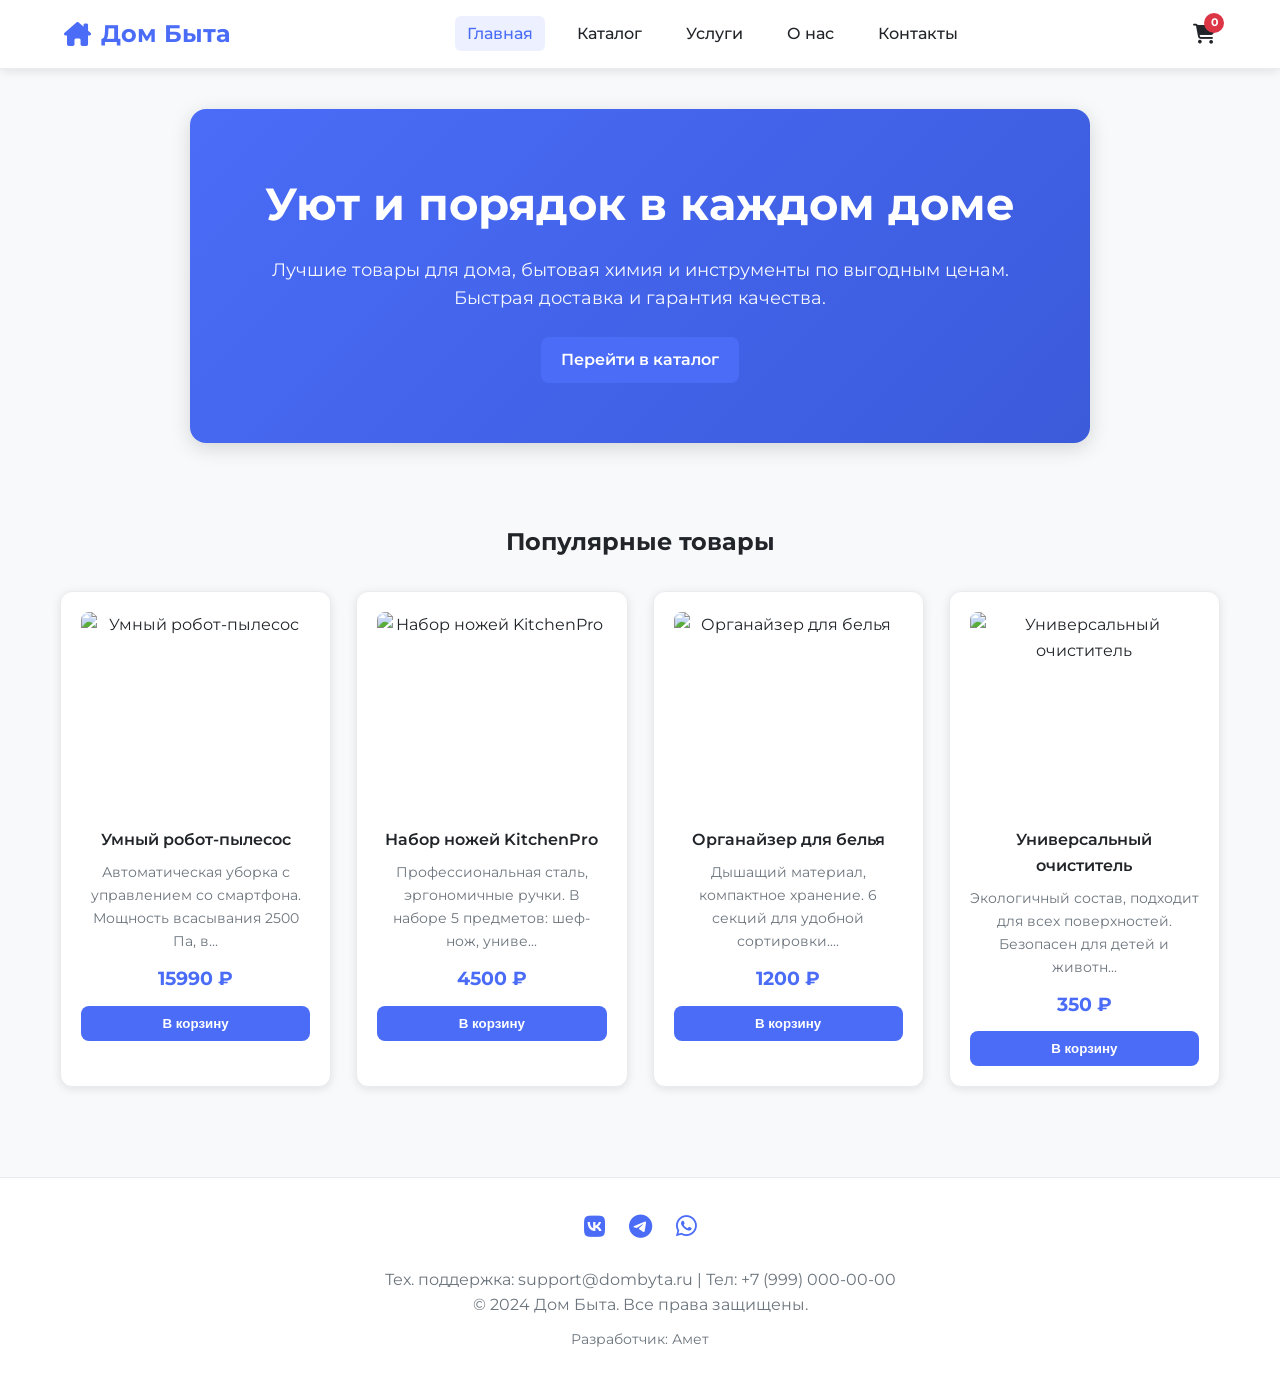
==== commit 1badaf34: "Update website with new services section and improved UI Key features implemented: - Added new servi" ====
--- a/index.html
+++ b/index.html
@@ -4,22 +4,21 @@
     <meta charset="UTF-8">
     <meta name="viewport" content="width=device-width, initial-scale=1.0">
     <title>Дом Быта | Современный магазин</title>
-    <!-- Иконка сайта (favicon) -->
     <link rel="icon" href="data:image/svg+xml,<svg xmlns=%22http://www.w3.org/2000/svg%22 viewBox=%220 0 100 100%22><text y=%22.9em%22 font-size=%2290%22>🏠</text></svg>">
     <link rel="stylesheet" href="css/style.css">
-    <!-- Подключаем иконки FontAwesome для красоты -->
     <link rel="stylesheet" href="https://cdnjs.cloudflare.com/ajax/libs/font-awesome/6.4.0/css/all.min.css">
 </head>
 <body>
 
-    <header class="glass-panel">
+    <header>
         <div class="logo">
             <i class="fa-solid fa-house-chimney"></i> Дом Быта
         </div>
         <nav>
             <ul>
-                <li><a href="index.html">Главная</a></li>
+                <li><a href="index.html" class="active">Главная</a></li>
                 <li><a href="catalog.html">Каталог</a></li>
+                <li><a href="services.html">Услуги</a></li>
                 <li><a href="about.html">О нас</a></li>
                 <li><a href="contacts.html">Контакты</a></li>
             </ul>
@@ -30,24 +29,24 @@
         </div>
     </header>
 
-    <section class="hero glass-panel">
+    <section class="hero">
         <h1>Уют и порядок в каждом доме</h1>
         <p>Лучшие товары для дома, бытовая химия и инструменты по выгодным ценам. <br>Быстрая доставка и гарантия качества.</p>
         <a href="catalog.html" class="add-to-cart-btn" style="display:inline-block; width:auto; text-decoration:none;">Перейти в каталог</a>
     </section>
 
     <div class="container">
-        <h2 style="text-align:center; margin-bottom:30px;">Популярные категории</h2>
+        <h2 class="section-title" style="text-align:center; margin-bottom:30px;">Популярные товары</h2>
         <div class="products-grid" id="featured-products">
             <!-- Товары загружаются через JS -->
         </div>
     </div>
 
-    <footer class="glass-panel">
+    <footer>
         <div class="social-links" style="margin-bottom: 20px;">
-            <a href="#" style="color:white; margin:0 10px; font-size:1.5rem;"><i class="fa-brands fa-vk"></i></a>
-            <a href="#" style="color:white; margin:0 10px; font-size:1.5rem;"><i class="fa-brands fa-telegram"></i></a>
-            <a href="#" style="color:white; margin:0 10px; font-size:1.5rem;"><i class="fa-brands fa-whatsapp"></i></a>
+            <a href="#" style="color:var(--primary-color); margin:0 10px; font-size:1.5rem;"><i class="fa-brands fa-vk"></i></a>
+            <a href="#" style="color:var(--primary-color); margin:0 10px; font-size:1.5rem;"><i class="fa-brands fa-telegram"></i></a>
+            <a href="#" style="color:var(--primary-color); margin:0 10px; font-size:1.5rem;"><i class="fa-brands fa-whatsapp"></i></a>
         </div>
         <p>Тех. поддержка: support@dombyta.ru | Тел: +7 (999) 000-00-00</p>
         <p>&copy; 2024 Дом Быта. Все права защищены.</p>
@@ -97,7 +96,7 @@
                 card.innerHTML = `
                     <img src="${product.image}" alt="${product.title}">
                     <h3 class="product-title">${product.title}</h3>
-                    <p style="font-size:0.9rem; margin-bottom:10px; opacity:0.8;">${product.description}</p>
+                    <p style="font-size:0.9rem; margin-bottom:10px; color:var(--secondary-color);">${product.description.substring(0, 80)}...</p>
                     <div class="product-price">${product.price} ₽</div>
                     <button class="add-to-cart-btn" onclick="addToCart(${product.id})">В корзину</button>
                 `;
--- a/css/style.css
+++ b/css/style.css
@@ -1,13 +1,19 @@
-@import url('https://fonts.googleapis.com/css2?family=Montserrat:wght@300;400;600;700&display=swap');
+@import url('https://fonts.googleapis.com/css2?family=Montserrat:wght@300;400;500;600;700&display=swap');
 
 :root {
-    --primary-gradient: linear-gradient(135deg, #667eea 0%, #764ba2 100%);
-    --glass-bg: rgba(255, 255, 255, 0.15);
-    --glass-border: rgba(255, 255, 255, 0.2);
-    --glass-shadow: 0 8px 32px 0 rgba(31, 38, 135, 0.37);
-    --text-color: #ffffff;
-    --accent-color: #00d2ff;
-    --card-hover-transform: translateY(-10px);
+    --primary-color: #4a6cf7;
+    --primary-dark: #3b5bdb;
+    --secondary-color: #6c757d;
+    --success-color: #28a745;
+    --warning-color: #ffc107;
+    --danger-color: #dc3545;
+    --light-bg: #f8f9fa;
+    --white: #ffffff;
+    --dark: #212529;
+    --border-color: #e9ecef;
+    --shadow: 0 2px 10px rgba(0, 0, 0, 0.1);
+    --shadow-lg: 0 5px 20px rgba(0, 0, 0, 0.15);
+    --card-hover-transform: translateY(-5px);
 }
 
 * {
@@ -18,123 +24,83 @@
 
 body {
     font-family: 'Montserrat', sans-serif;
-    background: var(--primary-gradient);
-    background-attachment: fixed; /* Фон не двигается при скролле */
-    color: var(--text-color);
+    background: var(--light-bg);
+    color: var(--dark);
     min-height: 100vh;
-    overflow-x: hidden;
-    position: relative;
-}
-
-/* Декоративные круги на фоне для усиления эффекта стекла */
-body::before, body::after {
-    content: '';
-    position: absolute;
-    border-radius: 50%;
-    z-index: -1;
-    filter: blur(80px);
-}
-
-body::before {
-    width: 400px;
-    height: 400px;
-    background: #ff00cc;
-    top: -100px;
-    left: -100px;
-    opacity: 0.4;
-}
-
-body::after {
-    width: 500px;
-    height: 500px;
-    background: #333399;
-    bottom: -150px;
-    right: -150px;
-    opacity: 0.5;
-}
-
-/* Glassmorphism Classes */
+    line-height: 1.6;
+}
+
+/* Standard panel with clean look */
 .glass-panel {
-    background: var(--glass-bg);
-    backdrop-filter: blur(12px);
-    -webkit-backdrop-filter: blur(12px);
-    border: 1px solid var(--glass-border);
-    border-radius: 20px;
-    box-shadow: var(--glass-shadow);
+    background: var(--white);
+    border: 1px solid var(--border-color);
+    border-radius: 12px;
+    box-shadow: var(--shadow);
 }
 
 header {
-    padding: 20px 5%;
+    padding: 15px 5%;
     display: flex;
     justify-content: space-between;
     align-items: center;
     position: sticky;
-    top: 20px;
+    top: 0;
     z-index: 1000;
-    margin: 0 20px;
-    border-radius: 20px;
+    background: var(--white);
+    border-bottom: 1px solid var(--border-color);
+    box-shadow: var(--shadow);
 }
 
 .logo {
-    font-size: 1.8rem;
+    font-size: 1.5rem;
     font-weight: 700;
-    text-transform: uppercase;
-    letter-spacing: 2px;
+    color: var(--primary-color);
     display: flex;
     align-items: center;
     gap: 10px;
 }
 
-.logo img {
-    width: 40px;
-    height: 40px;
-    filter: drop-shadow(0 0 5px rgba(255,255,255,0.5));
+.logo i {
+    color: var(--primary-color);
 }
 
 nav ul {
     display: flex;
     list-style: none;
-    gap: 25px;
+    gap: 20px;
 }
 
 nav a {
-    color: var(--text-color);
+    color: var(--dark);
     text-decoration: none;
     font-weight: 500;
     transition: color 0.3s;
-    position: relative;
-}
-
-nav a::after {
-    content: '';
-    position: absolute;
-    width: 0;
-    height: 2px;
-    bottom: -5px;
-    left: 0;
-    background-color: var(--accent-color);
-    transition: width 0.3s;
-}
-
-nav a:hover::after {
-    width: 100%;
+    padding: 8px 12px;
+    border-radius: 6px;
+}
+
+nav a:hover, nav a.active {
+    color: var(--primary-color);
+    background: rgba(74, 108, 247, 0.1);
 }
 
 .cart-icon-wrapper {
     position: relative;
     cursor: pointer;
     transition: transform 0.2s;
+    color: var(--dark);
 }
 
 .cart-icon-wrapper:hover {
     transform: scale(1.1);
+    color: var(--primary-color);
 }
 
 .cart-count {
     position: absolute;
     top: -8px;
     right: -8px;
-    background: #ff4757;
+    background: var(--danger-color);
     color: white;
     border-radius: 50%;
     width: 20px;
@@ -144,29 +110,30 @@
     align-items: center;
     justify-content: center;
     font-weight: bold;
-    box-shadow: 0 2px 5px rgba(0,0,0,0.3);
 }
 
 /* Hero Section */
 .hero {
     text-align: center;
-    padding: 80px 20px;
-    max-width: 800px;
+    padding: 60px 20px;
+    max-width: 900px;
     margin: 40px auto;
+    background: linear-gradient(135deg, var(--primary-color), var(--primary-dark));
+    color: white;
+    border-radius: 16px;
+    box-shadow: var(--shadow-lg);
 }
 
 .hero h1 {
-    font-size: 3.5rem;
-    margin-bottom: 20px;
-    text-shadow: 0 4px 10px rgba(0,0,0,0.3);
-    animation: fadeInDown 1s ease-out;
+    font-size: 2.8rem;
+    margin-bottom: 15px;
 }
 
 .hero p {
-    font-size: 1.2rem;
+    font-size: 1.1rem;
     line-height: 1.6;
-    margin-bottom: 30px;
-    animation: fadeInUp 1s ease-out 0.3s backwards;
+    margin-bottom: 25px;
+    opacity: 0.95;
 }
 
 /* Catalog & Cards */
@@ -179,33 +146,32 @@
 .filters {
     display: flex;
     justify-content: center;
-    gap: 15px;
-    margin-bottom: 40px;
+    gap: 10px;
+    margin-bottom: 30px;
     flex-wrap: wrap;
 }
 
 .filter-btn {
-    padding: 10px 25px;
-    border: none;
-    background: rgba(255, 255, 255, 0.1);
-    color: white;
-    border-radius: 30px;
+    padding: 10px 20px;
+    border: 1px solid var(--border-color);
+    background: var(--white);
+    color: var(--dark);
+    border-radius: 8px;
     cursor: pointer;
     transition: all 0.3s;
-    border: 1px solid rgba(255,255,255,0.2);
+    font-weight: 500;
 }
 
 .filter-btn:hover, .filter-btn.active {
-    background: var(--accent-color);
-    color: #000;
-    transform: scale(1.05);
-    box-shadow: 0 0 15px var(--accent-color);
+    background: var(--primary-color);
+    color: white;
+    border-color: var(--primary-color);
 }
 
 .products-grid {
     display: grid;
-    grid-template-columns: repeat(auto-fill, minmax(280px, 1fr));
-    gap: 30px;
+    grid-template-columns: repeat(auto-fill, minmax(260px, 1fr));
+    gap: 25px;
 }
 
 .product-card {
@@ -214,75 +180,275 @@
     flex-direction: column;
     align-items: center;
     text-align: center;
-    transition: all 0.4s cubic-bezier(0.175, 0.885, 0.32, 1.275);
+    transition: all 0.3s;
     position: relative;
     overflow: hidden;
+    background: var(--white);
 }
 
 .product-card:hover {
     transform: var(--card-hover-transform);
-    box-shadow: 0 15px 40px rgba(0,0,0,0.4);
-    border-color: rgba(255,255,255,0.4);
+    box-shadow: var(--shadow-lg);
 }
 
 .product-card img {
     width: 100%;
     height: 200px;
-    object-fit: contain;
+    object-fit: cover;
     margin-bottom: 15px;
-    filter: drop-shadow(0 5px 10px rgba(0,0,0,0.2));
-    transition: transform 0.3s;
-}
-
-.product-card:hover img {
-    transform: scale(1.05) rotate(2deg);
+    border-radius: 8px;
 }
 
 .product-title {
+    font-size: 1rem;
+    margin-bottom: 8px;
+    font-weight: 600;
+    color: var(--dark);
+}
+
+.product-price {
     font-size: 1.2rem;
-    margin-bottom: 10px;
-    font-weight: 600;
-}
-
-.product-price {
-    font-size: 1.3rem;
-    color: var(--accent-color);
+    color: var(--primary-color);
     font-weight: 700;
-    margin-bottom: 15px;
+    margin-bottom: 12px;
 }
 
 .add-to-cart-btn {
-    padding: 12px 30px;
-    background: linear-gradient(45deg, #ff00cc, #333399);
+    padding: 10px 20px;
+    background: var(--primary-color);
     border: none;
     color: white;
-    border-radius: 25px;
+    border-radius: 8px;
     cursor: pointer;
     font-weight: 600;
     transition: all 0.3s;
     width: 100%;
-    position: relative;
-    overflow: hidden;
-}
-
-.add-to-cart-btn::before {
-    content: '';
-    position: absolute;
-    top: 0;
-    left: -100%;
-    width: 100%;
-    height: 100%;
-    background: linear-gradient(90deg, transparent, rgba(255,255,255,0.4), transparent);
-    transition: 0.5s;
-}
-
-.add-to-cart-btn:hover::before {
-    left: 100%;
 }
 
 .add-to-cart-btn:hover {
-    transform: scale(1.05);
-    box-shadow: 0 5px 15px rgba(255, 0, 204, 0.4);
+    background: var(--primary-dark);
+    transform: scale(1.02);
+}
+
+/* Product detail styles */
+.product-detail {
+    max-width: 900px;
+    margin: 40px auto;
+    display: grid;
+    grid-template-columns: 1fr 1fr;
+    gap: 40px;
+}
+
+.product-detail img {
+    width: 100%;
+    height: 400px;
+    object-fit: cover;
+    border-radius: 12px;
+}
+
+.product-info h1 {
+    font-size: 2rem;
+    margin-bottom: 15px;
+}
+
+.product-rating {
+    display: flex;
+    align-items: center;
+    gap: 10px;
+    margin-bottom: 20px;
+}
+
+.stars {
+    color: var(--warning-color);
+}
+
+.product-specs {
+    margin: 20px 0;
+    padding: 20px;
+    background: var(--light-bg);
+    border-radius: 8px;
+}
+
+.product-specs ul {
+    list-style: none;
+    padding-left: 0;
+}
+
+.product-specs li {
+    padding: 5px 0;
+    border-bottom: 1px solid var(--border-color);
+}
+
+/* Service workers styles */
+.workers-grid {
+    display: grid;
+    grid-template-columns: repeat(auto-fill, minmax(300px, 1fr));
+    gap: 30px;
+}
+
+.worker-card {
+    padding: 25px;
+    background: var(--white);
+    border-radius: 12px;
+    box-shadow: var(--shadow);
+    transition: all 0.3s;
+}
+
+.worker-card:hover {
+    transform: var(--card-hover-transform);
+    box-shadow: var(--shadow-lg);
+}
+
+.worker-image {
+    width: 120px;
+    height: 120px;
+    border-radius: 50%;
+    object-fit: cover;
+    margin: 0 auto 15px;
+    display: block;
+    border: 3px solid var(--primary-color);
+}
+
+.worker-name {
+    font-size: 1.3rem;
+    font-weight: 700;
+    text-align: center;
+    margin-bottom: 5px;
+}
+
+.worker-specialty {
+    color: var(--primary-color);
+    text-align: center;
+    font-weight: 500;
+    margin-bottom: 15px;
+}
+
+.worker-stats {
+    display: flex;
+    justify-content: center;
+    gap: 20px;
+    margin-bottom: 15px;
+    flex-wrap: wrap;
+}
+
+.stat-item {
+    text-align: center;
+}
+
+.stat-value {
+    font-weight: 700;
+    color: var(--dark);
+}
+
+.stat-label {
+    font-size: 0.8rem;
+    color: var(--secondary-color);
+}
+
+.verified-badge {
+    display: inline-flex;
+    align-items: center;
+    gap: 5px;
+    background: rgba(40, 167, 69, 0.1);
+    color: var(--success-color);
+    padding: 5px 12px;
+    border-radius: 20px;
+    font-size: 0.85rem;
+    font-weight: 600;
+    margin-bottom: 15px;
+}
+
+.worker-services {
+    margin-top: 15px;
+}
+
+.worker-services h4 {
+    font-size: 1rem;
+    margin-bottom: 10px;
+}
+
+.service-tags {
+    display: flex;
+    flex-wrap: wrap;
+    gap: 8px;
+}
+
+.service-tag {
+    background: var(--light-bg);
+    padding: 5px 12px;
+    border-radius: 15px;
+    font-size: 0.85rem;
+    color: var(--dark);
+}
+
+.contact-worker-btn {
+    width: 100%;
+    padding: 12px;
+    margin-top: 15px;
+    background: var(--success-color);
+    color: white;
+    border: none;
+    border-radius: 8px;
+    cursor: pointer;
+    font-weight: 600;
+    transition: all 0.3s;
+}
+
+.contact-worker-btn:hover {
+    background: #218838;
+}
+
+/* Resume form styles */
+.resume-form {
+    max-width: 600px;
+    margin: 0 auto;
+    padding: 30px;
+    background: var(--white);
+    border-radius: 12px;
+    box-shadow: var(--shadow);
+}
+
+.form-group {
+    margin-bottom: 20px;
+}
+
+.form-group label {
+    display: block;
+    margin-bottom: 8px;
+    font-weight: 500;
+}
+
+.form-group input,
+.form-group select,
+.form-group textarea {
+    width: 100%;
+    padding: 12px;
+    border: 1px solid var(--border-color);
+    border-radius: 8px;
+    font-family: inherit;
+    font-size: 1rem;
+}
+
+.form-group textarea {
+    resize: vertical;
+    min-height: 100px;
+}
+
+.submit-btn {
+    width: 100%;
+    padding: 15px;
+    background: var(--primary-color);
+    color: white;
+    border: none;
+    border-radius: 8px;
+    font-size: 1rem;
+    font-weight: 600;
+    cursor: pointer;
+    transition: all 0.3s;
+}
+
+.submit-btn:hover {
+    background: var(--primary-dark);
 }
 
 /* Cart Modal */
@@ -293,18 +459,14 @@
     left: 0;
     width: 100%;
     height: 100%;
-    background: rgba(0, 0, 0, 0.6);
-    backdrop-filter: blur(5px);
+    background: rgba(0, 0, 0, 0.5);
     z-index: 2000;
     justify-content: center;
     align-items: center;
-    opacity: 0;
-    transition: opacity 0.3s;
 }
 
 .modal.active {
     display: flex;
-    opacity: 1;
 }
 
 .modal-content {
@@ -312,14 +474,9 @@
     max-width: 500px;
     padding: 30px;
     position: relative;
-    transform: scale(0.8);
-    transition: transform 0.3s;
     max-height: 80vh;
     overflow-y: auto;
-}
-
-.modal.active .modal-content {
-    transform: scale(1);
+    background: var(--white);
 }
 
 .close-modal {
@@ -328,7 +485,7 @@
     right: 20px;
     font-size: 1.5rem;
     cursor: pointer;
-    color: white;
+    color: var(--dark);
 }
 
 .cart-items {
@@ -342,13 +499,13 @@
     justify-content: space-between;
     align-items: center;
     padding: 10px 0;
-    border-bottom: 1px solid rgba(255,255,255,0.1);
+    border-bottom: 1px solid var(--border-color);
 }
 
 .cart-controls button {
-    background: rgba(255,255,255,0.2);
-    border: none;
-    color: white;
+    background: var(--light-bg);
+    border: 1px solid var(--border-color);
+    color: var(--dark);
     width: 25px;
     height: 25px;
     border-radius: 50%;
@@ -359,7 +516,7 @@
 .promo-section {
     margin-top: 20px;
     padding-top: 20px;
-    border-top: 1px solid rgba(255,255,255,0.1);
+    border-top: 1px solid var(--border-color);
 }
 
 .promo-input-group {
@@ -371,23 +528,19 @@
 .promo-input-group input {
     flex: 1;
     padding: 10px;
-    border-radius: 10px;
-    border: none;
-    background: rgba(255,255,255,0.2);
-    color: white;
+    border-radius: 8px;
+    border: 1px solid var(--border-color);
+    background: var(--white);
+    color: var(--dark);
     outline: none;
-}
-
-.promo-input-group input::placeholder {
-    color: rgba(255,255,255,0.7);
 }
 
 .apply-promo-btn {
     padding: 10px 20px;
-    background: var(--accent-color);
+    background: var(--primary-color);
     border: none;
-    border-radius: 10px;
-    color: #000;
+    border-radius: 8px;
+    color: white;
     font-weight: bold;
     cursor: pointer;
 }
@@ -395,21 +548,22 @@
 .payment-methods {
     margin-top: 20px;
     display: flex;
-    gap: 15px;
+    gap: 10px;
     justify-content: center;
     flex-wrap: wrap;
 }
 
 .payment-badge {
-    background: rgba(255,255,255,0.9);
-    color: #333;
-    padding: 8px 15px;
-    border-radius: 8px;
-    font-weight: bold;
+    background: var(--light-bg);
+    color: var(--dark);
+    padding: 8px 12px;
+    border-radius: 6px;
+    font-weight: 500;
     font-size: 0.8rem;
     display: flex;
     align-items: center;
     gap: 5px;
+    border: 1px solid var(--border-color);
 }
 
 .total-price {
@@ -417,52 +571,59 @@
     font-weight: bold;
     text-align: right;
     margin-top: 20px;
-    color: var(--accent-color);
+    color: var(--primary-color);
 }
 
 .checkout-btn {
     width: 100%;
     padding: 15px;
     margin-top: 20px;
-    background: linear-gradient(45deg, #00d2ff, #3a7bd5);
+    background: var(--success-color);
     border: none;
-    border-radius: 15px;
+    border-radius: 8px;
     color: white;
     font-size: 1.1rem;
     font-weight: bold;
     cursor: pointer;
-    transition: transform 0.2s;
+    transition: all 0.3s;
 }
 
 .checkout-btn:hover {
-    transform: scale(1.02);
-    box-shadow: 0 0 20px rgba(0, 210, 255, 0.5);
+    background: #218838;
 }
 
 /* Footer */
 footer {
     text-align: center;
-    padding: 40px 20px;
+    padding: 30px 20px;
     margin-top: 50px;
-    border-top: 1px solid rgba(255,255,255,0.1);
+    background: var(--white);
+    border-top: 1px solid var(--border-color);
+    color: var(--secondary-color);
 }
 
 .author-name {
     margin-top: 10px;
     font-size: 0.9rem;
-    opacity: 0.8;
-    font-style: italic;
-}
-
-/* Animations */
-@keyframes fadeInDown {
-    from { opacity: 0; transform: translateY(-30px); }
-    to { opacity: 1; transform: translateY(0); }
-}
-
-@keyframes fadeInUp {
-    from { opacity: 0; transform: translateY(30px); }
-    to { opacity: 1; transform: translateY(0); }
+}
+
+/* Page sections */
+.page-header {
+    text-align: center;
+    padding: 40px 20px;
+    margin-bottom: 30px;
+}
+
+.page-header h1 {
+    font-size: 2.2rem;
+    color: var(--dark);
+    margin-bottom: 10px;
+}
+
+.section-title {
+    font-size: 1.5rem;
+    margin-bottom: 20px;
+    color: var(--dark);
 }
 
 /* Responsive */
@@ -473,11 +634,21 @@
     }
     
     nav ul {
-        gap: 15px;
+        gap: 10px;
         font-size: 0.9rem;
+        flex-wrap: wrap;
+        justify-content: center;
     }
     
     .hero h1 {
-        font-size: 2.5rem;
+        font-size: 2rem;
     }
-}
+    
+    .product-detail {
+        grid-template-columns: 1fr;
+    }
+    
+    .workers-grid {
+        grid-template-columns: 1fr;
+    }
+}
